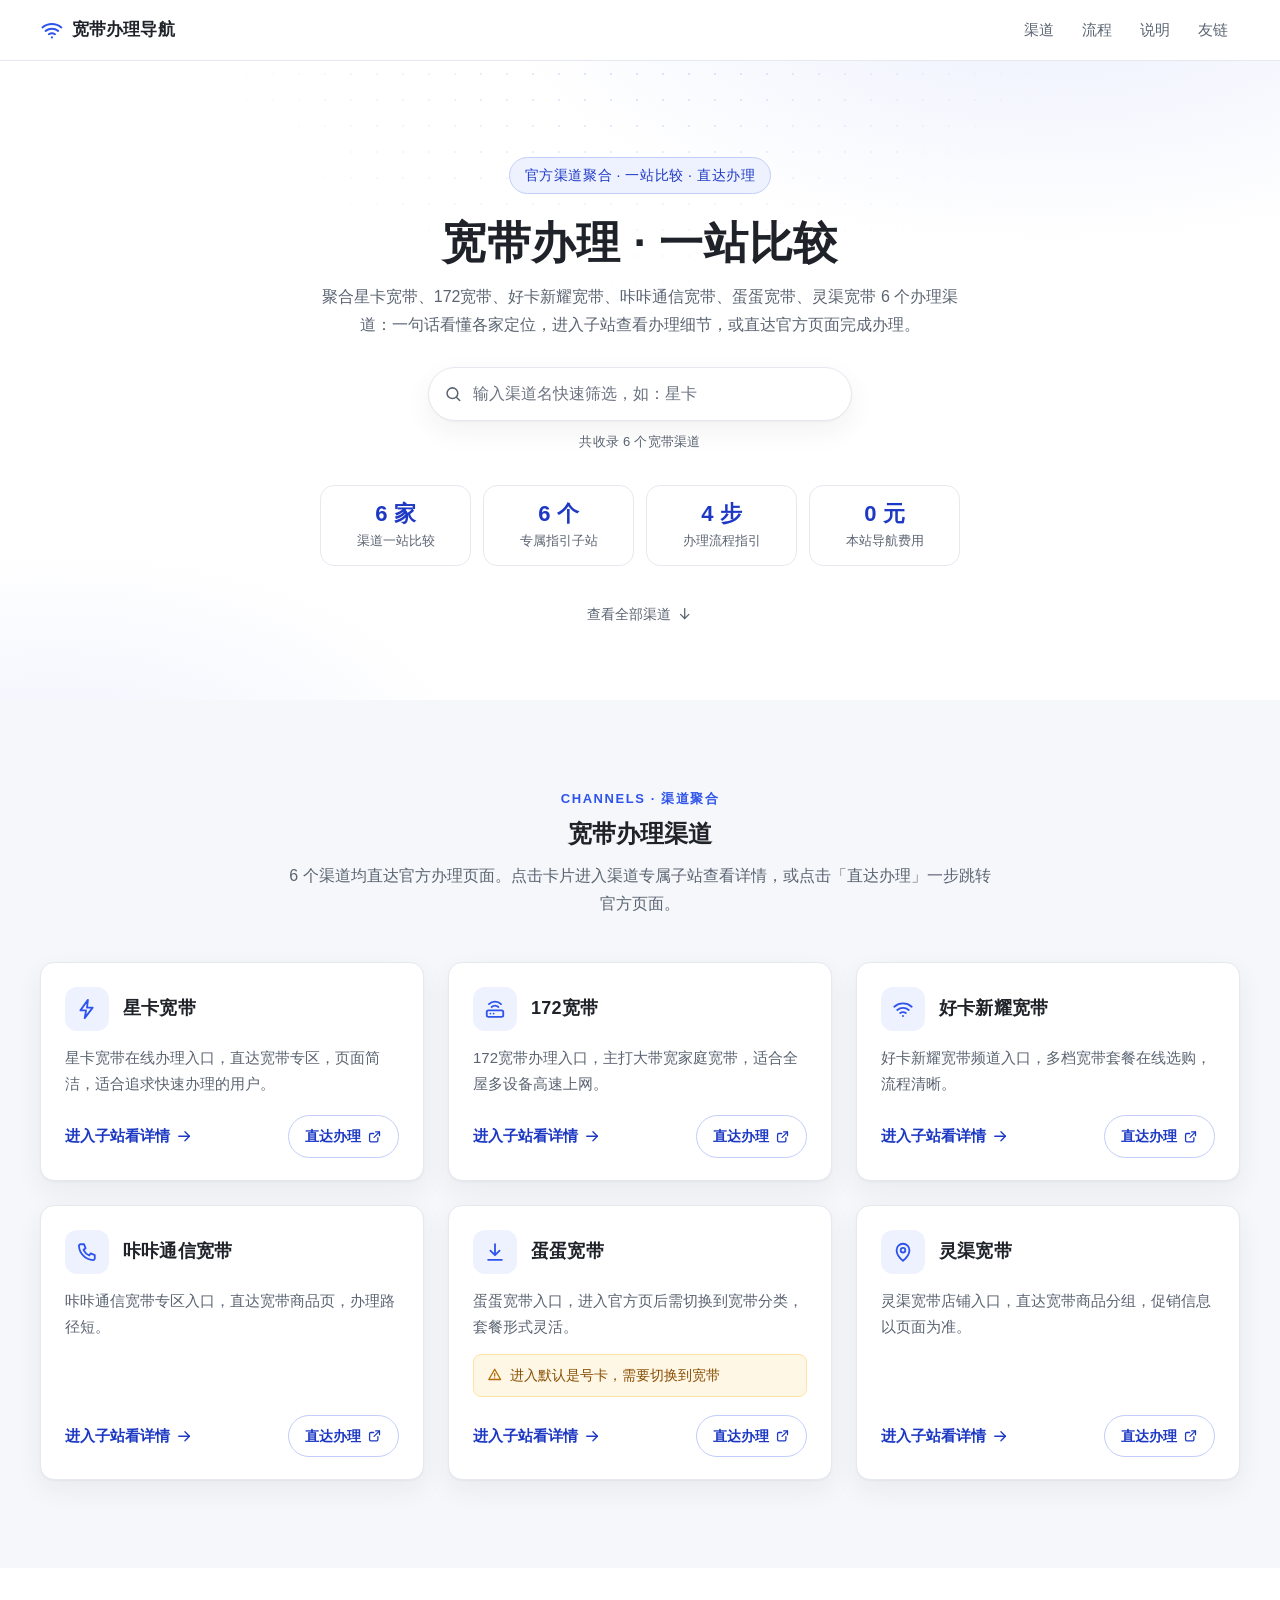
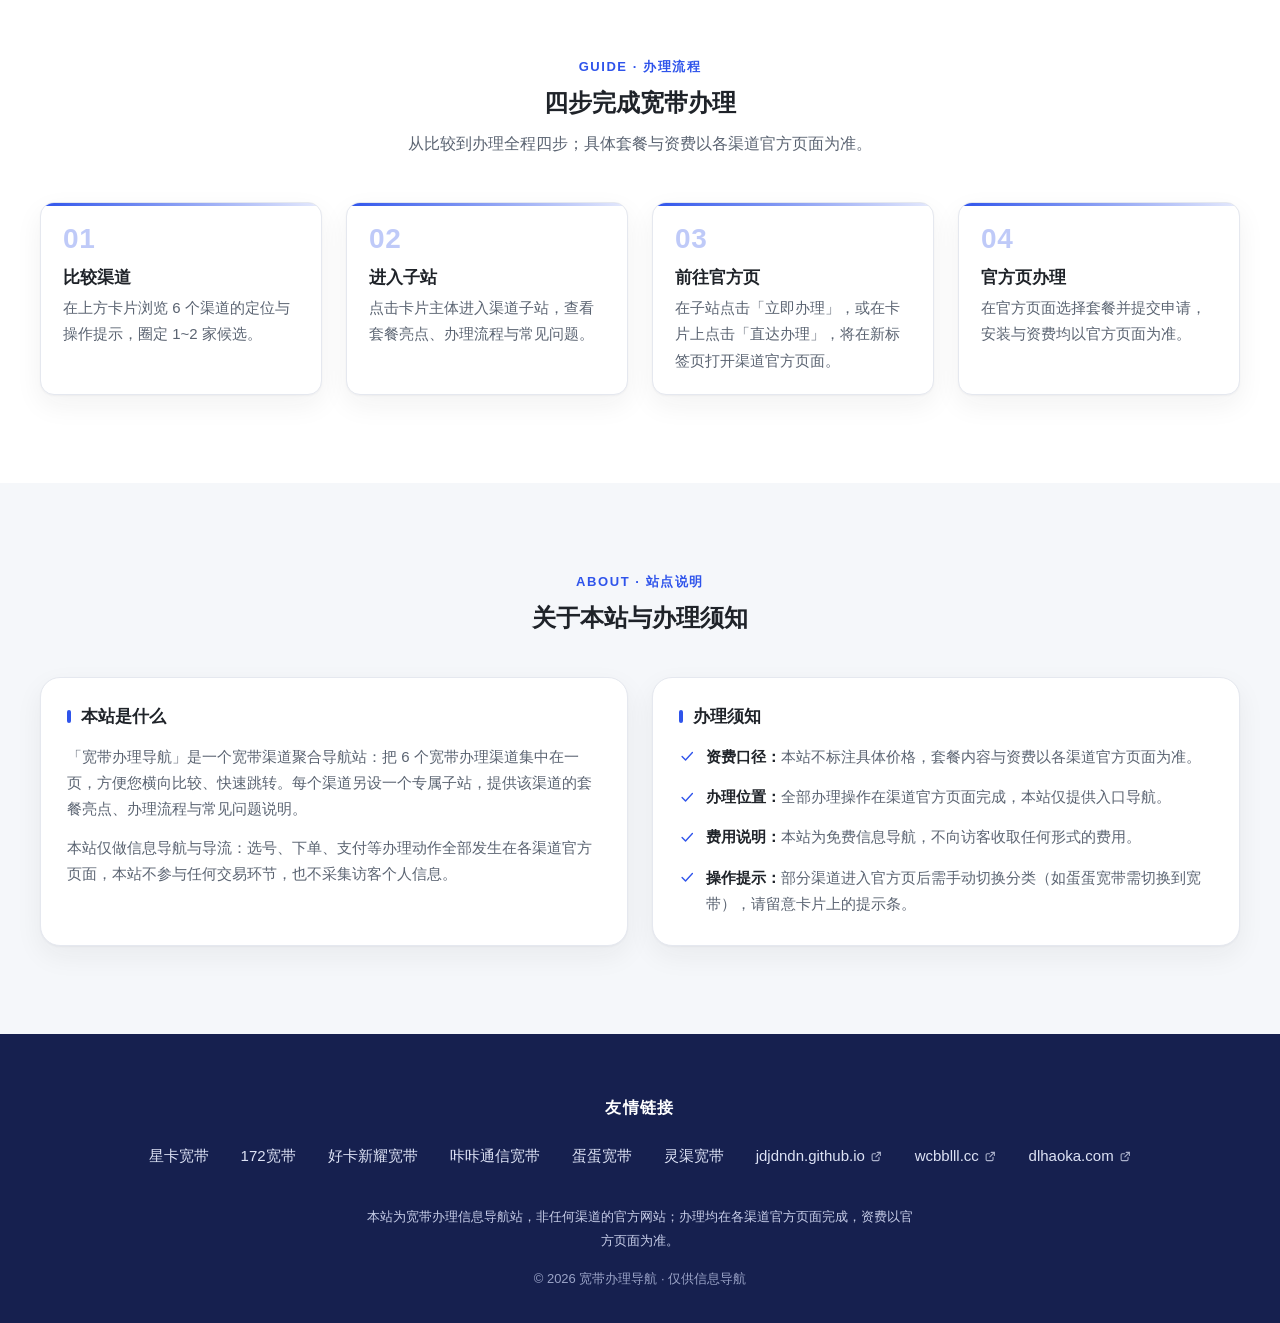
==== index.html @ 49f285df "搭架子" ====
<!DOCTYPE html>
<html lang="zh-CN">
<head>
  <meta charset="UTF-8">
  <meta name="viewport" content="width=device-width, initial-scale=1">
  <!-- ===== head 元数据契约（FR-021 / NFR-006，取值 design.md §1.3.10.1 主站行） ===== -->
  <title>宽带办理导航中心 - 6大宽带渠道一站式比较与申请入口</title>
  <meta name="description" content="聚合星卡、172、好卡新耀、咔咔通信、蛋蛋、灵渠6个宽带办理渠道，提供渠道介绍、办理指引与直达入口，帮您快速比较并选择适合的家庭宽带。">
  <meta name="keywords" content="宽带办理,宽带渠道,宽带比较,家庭宽带,宽带申请">
  <link rel="canonical" href="https://kuandai18.github.io/">
  <meta property="og:title" content="宽带办理导航中心 - 6大宽带渠道一站式比较与申请入口">
  <meta property="og:description" content="聚合星卡、172、好卡新耀、咔咔通信、蛋蛋、灵渠6个宽带办理渠道，提供渠道介绍、办理指引与直达入口，帮您快速比较并选择适合的家庭宽带。">
  <meta property="og:type" content="website">
  <meta property="og:url" content="https://kuandai18.github.io/">
  <meta property="og:locale" content="zh_CN">
  <meta property="og:site_name" content="宽带办理导航">
  <meta name="twitter:card" content="summary">
  <meta name="twitter:title" content="宽带办理导航中心 - 6大宽带渠道一站式比较与申请入口">
  <meta name="twitter:description" content="聚合星卡、172、好卡新耀、咔咔通信、蛋蛋、灵渠6个宽带办理渠道，提供渠道介绍、办理指引与直达入口，帮您快速比较并选择适合的家庭宽带。">
  <meta name="theme-color" content="#2F54EB">
  <!-- 靛蓝门户 favicon（data URI 内联，零额外请求，file:// 直开可用） -->
  <link rel="icon" type="image/svg+xml" href="data:image/svg+xml,%3Csvg xmlns='http://www.w3.org/2000/svg' viewBox='0 0 64 64'%3E%3Crect width='64' height='64' rx='14' fill='%232F54EB'/%3E%3Cpath d='M18 30a18 18 0 0 1 28 0' stroke='%23fff' stroke-width='5' fill='none' stroke-linecap='round'/%3E%3Cpath d='M24 37a11 11 0 0 1 16 0' stroke='%23fff' stroke-width='5' fill='none' stroke-linecap='round'/%3E%3Ccircle cx='32' cy='45' r='3.5' fill='%23fff'/%3E%3C/svg%3E">
  <link rel="stylesheet" href="./assets/css/home.css">
  <!-- ===== JSON-LD 结构化数据：WebSite + ItemList（FR-022，design.md §1.3.10.2） ===== -->
  <script type="application/ld+json">
  {
    "@context": "https://schema.org",
    "@graph": [
      {
        "@type": "WebSite",
        "name": "宽带办理导航中心",
        "url": "https://kuandai18.github.io/",
        "inLanguage": "zh-CN",
        "description": "聚合 6 个宽带办理渠道的导航站，提供渠道比较与办理指引。"
      },
      {
        "@type": "ItemList",
        "name": "宽带办理渠道列表",
        "itemListElement": [
          { "@type": "ListItem", "position": 1, "name": "星卡宽带",     "url": "https://kuandai18.github.io/xingka/" },
          { "@type": "ListItem", "position": 2, "name": "172宽带",      "url": "https://kuandai18.github.io/r172/" },
          { "@type": "ListItem", "position": 3, "name": "好卡新耀宽带", "url": "https://kuandai18.github.io/xinyao/" },
          { "@type": "ListItem", "position": 4, "name": "咔咔通信宽带", "url": "https://kuandai18.github.io/kaka/" },
          { "@type": "ListItem", "position": 5, "name": "蛋蛋宽带",     "url": "https://kuandai18.github.io/dandan/" },
          { "@type": "ListItem", "position": 6, "name": "灵渠宽带",     "url": "https://kuandai18.github.io/lingqu/" }
        ]
      }
    ]
  }
  </script>
  <!-- 渠道数据（唯一事实来源）+ 主站增强脚本（均 defer 经典脚本） -->
  <script src="./data.js" defer></script>
  <script src="./assets/js/home.js" defer></script>
</head>
<body>
  <a class="skip-link" href="#main">跳到主内容</a>

  <!-- ===== 全站 SVG 图标 sprite（线性风格，16 symbol；子站复用基准） ===== -->
  <svg xmlns="http://www.w3.org/2000/svg" style="display:none" aria-hidden="true" focusable="false">
    <symbol id="i-home" viewBox="0 0 24 24" fill="none" stroke="currentColor" stroke-width="2" stroke-linecap="round" stroke-linejoin="round"><path d="M3 11.2 12 3l9 8.2"/><path d="M5.5 9.8V20a1 1 0 0 0 1 1h11a1 1 0 0 0 1-1V9.8"/><path d="M9.5 21v-5.5h5V21"/></symbol>
    <symbol id="i-zap" viewBox="0 0 24 24" fill="none" stroke="currentColor" stroke-width="2" stroke-linecap="round" stroke-linejoin="round"><path d="M13 2 4.8 13.5H11L9.5 22l8.7-11.5H12L13 2z"/></symbol>
    <symbol id="i-wifi" viewBox="0 0 24 24" fill="none" stroke="currentColor" stroke-width="2" stroke-linecap="round" stroke-linejoin="round"><path d="M2.5 9.5a14.5 14.5 0 0 1 19 0"/><path d="M5.7 13a10 10 0 0 1 12.6 0"/><path d="M8.9 16.4a5.5 5.5 0 0 1 6.2 0"/><circle cx="12" cy="19.6" r="1.1" fill="currentColor" stroke="none"/></symbol>
    <symbol id="i-shield" viewBox="0 0 24 24" fill="none" stroke="currentColor" stroke-width="2" stroke-linecap="round" stroke-linejoin="round"><path d="M12 2.5 19.5 5.5v5.6c0 4.6-3.1 7.9-7.5 9.4-4.4-1.5-7.5-4.8-7.5-9.4V5.5L12 2.5z"/><path d="m8.7 11.6 2.4 2.4 4.4-4.4"/></symbol>
    <symbol id="i-phone" viewBox="0 0 24 24" fill="none" stroke="currentColor" stroke-width="2" stroke-linecap="round" stroke-linejoin="round"><path d="M5.1 3.5h3.6l1.8 4.5-2.3 1.6a12.6 12.6 0 0 0 6.2 6.2l1.6-2.3 4.5 1.8v3.6a1.9 1.9 0 0 1-2 1.9A16.5 16.5 0 0 1 3.2 5.5a1.9 1.9 0 0 1 1.9-2z"/></symbol>
    <symbol id="i-download" viewBox="0 0 24 24" fill="none" stroke="currentColor" stroke-width="2" stroke-linecap="round" stroke-linejoin="round"><path d="M12 3.5v11"/><path d="m7 10.5 5 5 5-5"/><path d="M4.5 20.5h15"/></symbol>
    <symbol id="i-map-pin" viewBox="0 0 24 24" fill="none" stroke="currentColor" stroke-width="2" stroke-linecap="round" stroke-linejoin="round"><path d="M12 21.5S5 15.8 5 10a7 7 0 0 1 14 0c0 5.8-7 11.5-7 11.5z"/><circle cx="12" cy="10" r="2.5"/></symbol>
    <symbol id="i-clock" viewBox="0 0 24 24" fill="none" stroke="currentColor" stroke-width="2" stroke-linecap="round" stroke-linejoin="round"><circle cx="12" cy="12" r="8.5"/><path d="M12 7.5V12l3.2 2"/></symbol>
    <symbol id="i-help" viewBox="0 0 24 24" fill="none" stroke="currentColor" stroke-width="2" stroke-linecap="round" stroke-linejoin="round"><circle cx="12" cy="12" r="8.5"/><path d="M9.6 9.3a2.5 2.5 0 1 1 3.3 2.4c-.8.3-1 1-1 1.8"/><circle cx="12" cy="16.6" r="1" fill="currentColor" stroke="none"/></symbol>
    <symbol id="i-external" viewBox="0 0 24 24" fill="none" stroke="currentColor" stroke-width="2" stroke-linecap="round" stroke-linejoin="round"><path d="M13.5 4.5h6v6"/><path d="M19.5 4.5 11 13"/><path d="M17 13.5V18a2 2 0 0 1-2 2H6a2 2 0 0 1-2-2V9a2 2 0 0 1 2-2h4.5"/></symbol>
    <symbol id="i-check" viewBox="0 0 24 24" fill="none" stroke="currentColor" stroke-width="2" stroke-linecap="round" stroke-linejoin="round"><path d="m4.5 12.5 5 5 10-11"/></symbol>
    <symbol id="i-arrow-right" viewBox="0 0 24 24" fill="none" stroke="currentColor" stroke-width="2" stroke-linecap="round" stroke-linejoin="round"><path d="M4 12h15.5"/><path d="m13 5.5 6.5 6.5-6.5 6.5"/></symbol>
    <symbol id="i-tool" viewBox="0 0 24 24" fill="none" stroke="currentColor" stroke-width="2" stroke-linecap="round" stroke-linejoin="round"><path d="M14.5 6.5a4 4 0 0 0-5.3 5L3 17.7 6.3 21l6.2-6.2a4 4 0 0 0 5-5.3L14 13l-3-3 3.5-3.5z"/></symbol>
    <symbol id="i-router" viewBox="0 0 24 24" fill="none" stroke="currentColor" stroke-width="2" stroke-linecap="round" stroke-linejoin="round"><rect x="3" y="13.5" width="18" height="7" rx="1.8"/><path d="M7 17h.01"/><path d="M10.5 17h.01"/><path d="M8.3 9.8a5.5 5.5 0 0 1 7.4 0"/><path d="M5.4 6.7a9.5 9.5 0 0 1 13.2 0"/></symbol>
    <symbol id="i-alert" viewBox="0 0 24 24" fill="none" stroke="currentColor" stroke-width="2" stroke-linecap="round" stroke-linejoin="round"><path d="M12 3.5 2.8 19.5h18.4L12 3.5z"/><path d="M12 10v4.2"/><circle cx="12" cy="17" r="1" fill="currentColor" stroke="none"/></symbol>
    <symbol id="i-search" viewBox="0 0 24 24" fill="none" stroke="currentColor" stroke-width="2" stroke-linecap="round" stroke-linejoin="round"><circle cx="11" cy="11" r="7"/><path d="m16.2 16.2 4.3 4.3"/></symbol>
  </svg>

  <!-- ===== 顶栏：站名 + 锚点导航（FR-020） ===== -->
  <header class="site-header">
    <div class="container header-inner">
      <a class="brand" href="./index.html">
        <svg class="icon brand-icon" aria-hidden="true"><use href="#i-wifi"/></svg>
        <span>宽带办理导航</span>
      </a>
      <nav class="site-nav" aria-label="页面导航">
        <a href="#channels">渠道</a>
        <a href="#guide">流程</a>
        <a href="#about">说明</a>
        <a href="#links">友链</a>
      </nav>
    </div>
  </header>

  <main id="main">
    <!-- ===== Hero：唯一 H1 + 副标题 + 搜索（JS 增强）+ 统计（FR-020） ===== -->
    <section class="hero" aria-labelledby="hero-title">
      <div class="container hero-inner">
        <p class="hero-eyebrow">官方渠道聚合 · 一站比较 · 直达办理</p>
        <h1 id="hero-title">宽带办理 · 一站比较</h1>
        <p class="hero-sub">聚合星卡宽带、172宽带、好卡新耀宽带、咔咔通信宽带、蛋蛋宽带、灵渠宽带 6 个办理渠道：一句话看懂各家定位，进入子站查看办理细节，或直达官方页面完成办理。</p>

        <div class="hero-search">
          <div class="search-box">
            <svg class="icon search-icon" aria-hidden="true"><use href="#i-search"/></svg>
            <label class="visually-hidden" for="channel-search">搜索宽带渠道</label>
            <input type="search" id="channel-search" name="channel-search" placeholder="输入渠道名快速筛选，如：星卡" autocomplete="off">
          </div>
          <p class="filter-status" id="filter-status" aria-live="polite">共收录 6 个宽带渠道</p>
        </div>

        <dl class="hero-stats">
          <div class="stat"><dt>渠道一站比较</dt><dd>6 家</dd></div>
          <div class="stat"><dt>专属指引子站</dt><dd>6 个</dd></div>
          <div class="stat"><dt>办理流程指引</dt><dd>4 步</dd></div>
          <div class="stat"><dt>本站导航费用</dt><dd>0 元</dd></div>
        </dl>

        <a class="hero-scroll" href="#channels">
          查看全部渠道
          <svg class="icon" aria-hidden="true"><use href="#i-arrow-right"/></svg>
        </a>
      </div>
    </section>

    <!-- ===== 渠道网格（FR-001~004）：渠道名与简介 + 子站链接 + 直达办理 + notice 提示 ===== -->
    <section id="channels" class="channels" aria-labelledby="channels-title">
      <div class="container">
        <header class="section-head">
          <p class="section-kicker">Channels · 渠道聚合</p>
          <h2 id="channels-title">宽带办理渠道</h2>
          <p class="section-lead">6 个渠道均直达官方办理页面。点击卡片进入渠道专属子站查看详情，或点击「直达办理」一步跳转官方页面。</p>
        </header>

        <ul class="channel-grid">
          <li>
            <article class="channel-card">
              <div class="card-head">
                <span class="card-badge" aria-hidden="true"><svg class="icon"><use href="#i-zap"/></svg></span>
                <h3 class="channel-name">星卡宽带</h3>
              </div>
              <p class="channel-intro">星卡宽带在线办理入口，直达宽带专区，页面简洁，适合追求快速办理的用户。</p>
              <div class="card-actions">
                <a class="card-main" href="xingka/index.html">进入子站看详情<span class="visually-hidden">（星卡宽带）</span><svg class="icon" aria-hidden="true"><use href="#i-arrow-right"/></svg></a>
                <a class="card-direct" data-channel="xingka" href="https://ym.ksjhaoka.com/pages/index/index?keyword=%E5%AE%BD%E5%B8%A6&amp;s=loshqy1H719207" target="_blank" rel="noopener">直达办理<svg class="icon" aria-hidden="true"><use href="#i-external"/></svg></a>
              </div>
            </article>
          </li>
          <li>
            <article class="channel-card">
              <div class="card-head">
                <span class="card-badge" aria-hidden="true"><svg class="icon"><use href="#i-router"/></svg></span>
                <h3 class="channel-name">172宽带</h3>
              </div>
              <p class="channel-intro">172宽带办理入口，主打大带宽家庭宽带，适合全屋多设备高速上网。</p>
              <div class="card-actions">
                <a class="card-main" href="r172/index.html">进入子站看详情<span class="visually-hidden">（172宽带）</span><svg class="icon" aria-hidden="true"><use href="#i-arrow-right"/></svg></a>
                <a class="card-direct" data-channel="r172" href="https://ruijie.172xianxia.cn/kd_home/59bc0abc9a7d31f5" target="_blank" rel="noopener">直达办理<svg class="icon" aria-hidden="true"><use href="#i-external"/></svg></a>
              </div>
            </article>
          </li>
          <li>
            <article class="channel-card">
              <div class="card-head">
                <span class="card-badge" aria-hidden="true"><svg class="icon"><use href="#i-wifi"/></svg></span>
                <h3 class="channel-name">好卡新耀宽带</h3>
              </div>
              <p class="channel-intro">好卡新耀宽带频道入口，多档宽带套餐在线选购，流程清晰。</p>
              <div class="card-actions">
                <a class="card-main" href="xinyao/index.html">进入子站看详情<span class="visually-hidden">（好卡新耀宽带）</span><svg class="icon" aria-hidden="true"><use href="#i-arrow-right"/></svg></a>
                <a class="card-direct" data-channel="xinyao" href="https://www.haokaxinyao.com/#/pages/sales_index/default_card?agent_id=4714419&amp;tab_name=broadband&amp;title=%25E5%25AE%25BD%25E5%25B8%25A6&amp;product_type=broadband" target="_blank" rel="noopener">直达办理<svg class="icon" aria-hidden="true"><use href="#i-external"/></svg></a>
              </div>
            </article>
          </li>
          <li>
            <article class="channel-card">
              <div class="card-head">
                <span class="card-badge" aria-hidden="true"><svg class="icon"><use href="#i-phone"/></svg></span>
                <h3 class="channel-name">咔咔通信宽带</h3>
              </div>
              <p class="channel-intro">咔咔通信宽带专区入口，直达宽带商品页，办理路径短。</p>
              <div class="card-actions">
                <a class="card-main" href="kaka/index.html">进入子站看详情<span class="visually-hidden">（咔咔通信宽带）</span><svg class="icon" aria-hidden="true"><use href="#i-arrow-right"/></svg></a>
                <a class="card-direct" data-channel="kaka" href="https://haoka.kakatx.com/web/#/pages/index/broadband/?token=MjY2NzIxfDE3OTIzNzQxMTkwNDdoYW9rYTY2Ng" target="_blank" rel="noopener">直达办理<svg class="icon" aria-hidden="true"><use href="#i-external"/></svg></a>
              </div>
            </article>
          </li>
          <li>
            <article class="channel-card has-notice">
              <div class="card-head">
                <span class="card-badge" aria-hidden="true"><svg class="icon"><use href="#i-download"/></svg></span>
                <h3 class="channel-name">蛋蛋宽带</h3>
              </div>
              <p class="channel-intro">蛋蛋宽带入口，进入官方页后需切换到宽带分类，套餐形式灵活。</p>
              <p class="channel-notice"><svg class="icon" aria-hidden="true"><use href="#i-alert"/></svg><span>进入默认是号卡，需要切换到宽带</span></p>
              <div class="card-actions">
                <a class="card-main" href="dandan/index.html">进入子站看详情<span class="visually-hidden">（蛋蛋宽带）</span><svg class="icon" aria-hidden="true"><use href="#i-arrow-right"/></svg></a>
                <a class="card-direct" data-channel="dandan" href="https://ka.dandanhou.net/index?k=N0JpQm5nd0ZzazQ9" target="_blank" rel="noopener">直达办理<svg class="icon" aria-hidden="true"><use href="#i-external"/></svg></a>
              </div>
            </article>
          </li>
          <li>
            <article class="channel-card">
              <div class="card-head">
                <span class="card-badge" aria-hidden="true"><svg class="icon"><use href="#i-map-pin"/></svg></span>
                <h3 class="channel-name">灵渠宽带</h3>
              </div>
              <p class="channel-intro">灵渠宽带店铺入口，直达宽带商品分组，促销信息以页面为准。</p>
              <div class="card-actions">
                <a class="card-main" href="lingqu/index.html">进入子站看详情<span class="visually-hidden">（灵渠宽带）</span><svg class="icon" aria-hidden="true"><use href="#i-arrow-right"/></svg></a>
                <a class="card-direct" data-channel="lingqu" href="https://lingqu.87haoka.cn/shop#/?indexFirstGroup=4&amp;promoCode=Cf3HUSBk" target="_blank" rel="noopener">直达办理<svg class="icon" aria-hidden="true"><use href="#i-external"/></svg></a>
              </div>
            </article>
          </li>
        </ul>

        <p class="filter-empty" hidden>没有找到匹配的渠道，请换个关键词试试（如：星卡、172、宽带）。</p>
      </div>
    </section>

    <!-- ===== 办理流程说明（FR-005）：四步指引 ===== -->
    <section id="guide" class="guide" aria-labelledby="guide-title">
      <div class="container">
        <header class="section-head">
          <p class="section-kicker">Guide · 办理流程</p>
          <h2 id="guide-title">四步完成宽带办理</h2>
          <p class="section-lead">从比较到办理全程四步；具体套餐与资费以各渠道官方页面为准。</p>
        </header>
        <ol class="guide-steps">
          <li class="guide-step">
            <h3 class="step-title">比较渠道</h3>
            <p class="step-text">在上方卡片浏览 6 个渠道的定位与操作提示，圈定 1~2 家候选。</p>
          </li>
          <li class="guide-step">
            <h3 class="step-title">进入子站</h3>
            <p class="step-text">点击卡片主体进入渠道子站，查看套餐亮点、办理流程与常见问题。</p>
          </li>
          <li class="guide-step">
            <h3 class="step-title">前往官方页</h3>
            <p class="step-text">在子站点击「立即办理」，或在卡片上点击「直达办理」，将在新标签页打开渠道官方页面。</p>
          </li>
          <li class="guide-step">
            <h3 class="step-title">官方页办理</h3>
            <p class="step-text">在官方页面选择套餐并提交申请，安装与资费均以官方页面为准。</p>
          </li>
        </ol>
      </div>
    </section>

    <!-- ===== 站点说明（FR-005/006）：关于本站 + 办理须知 ===== -->
    <section id="about" class="about" aria-labelledby="about-title">
      <div class="container">
        <header class="section-head">
          <p class="section-kicker">About · 站点说明</p>
          <h2 id="about-title">关于本站与办理须知</h2>
        </header>
        <div class="about-grid">
          <article class="about-card">
            <h3 class="about-card-title">本站是什么</h3>
            <p>「宽带办理导航」是一个宽带渠道聚合导航站：把 6 个宽带办理渠道集中在一页，方便您横向比较、快速跳转。每个渠道另设一个专属子站，提供该渠道的套餐亮点、办理流程与常见问题说明。</p>
            <p>本站仅做信息导航与导流：选号、下单、支付等办理动作全部发生在各渠道官方页面，本站不参与任何交易环节，也不采集访客个人信息。</p>
          </article>
          <article class="about-card">
            <h3 class="about-card-title">办理须知</h3>
            <ul class="notice-list">
              <li><svg class="icon" aria-hidden="true"><use href="#i-check"/></svg><span><strong>资费口径：</strong>本站不标注具体价格，套餐内容与资费以各渠道官方页面为准。</span></li>
              <li><svg class="icon" aria-hidden="true"><use href="#i-check"/></svg><span><strong>办理位置：</strong>全部办理操作在渠道官方页面完成，本站仅提供入口导航。</span></li>
              <li><svg class="icon" aria-hidden="true"><use href="#i-check"/></svg><span><strong>费用说明：</strong>本站为免费信息导航，不向访客收取任何形式的费用。</span></li>
              <li><svg class="icon" aria-hidden="true"><use href="#i-check"/></svg><span><strong>操作提示：</strong>部分渠道进入官方页后需手动切换分类（如蛋蛋宽带需切换到宽带），请留意卡片上的提示条。</span></li>
            </ul>
          </article>
        </div>
      </div>
    </section>
  </main>

  <!-- ===== 页脚友链区（FR-016/017/018）：6 子站 + 3 外链 = 9 条 ===== -->
  <footer class="footer" id="links">
    <div class="container">
      <nav class="footer-links" aria-label="友情链接">
        <h2 class="footer-title">友情链接</h2>
        <ul class="link-list">
          <li><a href="xingka/index.html">星卡宽带</a></li>
          <li><a href="r172/index.html">172宽带</a></li>
          <li><a href="xinyao/index.html">好卡新耀宽带</a></li>
          <li><a href="kaka/index.html">咔咔通信宽带</a></li>
          <li><a href="dandan/index.html">蛋蛋宽带</a></li>
          <li><a href="lingqu/index.html">灵渠宽带</a></li>
          <li><a href="https://jdjdndn.github.io/" target="_blank" rel="noopener">jdjdndn.github.io<svg class="icon" aria-hidden="true"><use href="#i-external"/></svg></a></li>
          <li><a href="https://wcbblll.cc" target="_blank" rel="noopener">wcbblll.cc<svg class="icon" aria-hidden="true"><use href="#i-external"/></svg></a></li>
          <li><a href="https://dlhaoka.com" target="_blank" rel="noopener">dlhaoka.com<svg class="icon" aria-hidden="true"><use href="#i-external"/></svg></a></li>
        </ul>
      </nav>
      <p class="footer-note">本站为宽带办理信息导航站，非任何渠道的官方网站；办理均在各渠道官方页面完成，资费以官方页面为准。</p>
      <p class="copyright">© 2026 宽带办理导航 · 仅供信息导航</p>
    </div>
  </footer>
</body>
</html>
---- assets/css/home.css ----
/* =====================================================
   宽带办理导航 · 主站聚合导航页样式
   主题：靛蓝门户（清爽专业的导航门户，design.md §1.3.1）
   规格：:root 主题变量 / 正文 16px·1.75 / 主容器 1200px
         断点 768·1024·1440px（移动端优先）/ overflow-x 防护
   红线：零远程资源引用 / 图标全部内联 SVG
   ===================================================== */

/* ===== 主题变量（design.md §1.3.1 规格值） ===== */
:root {
  /* 色彩 */
  --c-bg: #FFFFFF;
  --c-bg-soft: #F5F7FA;
  --c-primary: #2F54EB;
  --c-primary-strong: #1D39C4;
  --c-primary-weak: #EEF2FF;
  --c-primary-line: #C3CDF9;
  --c-text: #1F2329;
  --c-text-sub: #5B6472;
  --c-line: #E5E8EF;
  --c-notice-bg: #FFF7E6;
  --c-notice-text: #874D00;
  --c-notice-line: #FFE3A3;
  --c-footer-bg: #16204F;
  --c-footer-sub: #C7CDE8;
  --c-on-primary: #FFFFFF;
  /* 字体 */
  --font-body: -apple-system, BlinkMacSystemFont, "Segoe UI", "PingFang SC", "Hiragino Sans GB", "Microsoft YaHei", "Noto Sans CJK SC", "WenQuanYi Micro Hei", sans-serif;
  /* 圆角与阴影 */
  --radius-s: 8px;
  --radius-m: 14px;
  --radius-l: 20px;
  --shadow-card: 0 1px 2px rgba(31, 35, 41, .04), 0 10px 28px rgba(31, 35, 41, .06);
  --shadow-hover: 0 4px 10px rgba(31, 35, 41, .06), 0 18px 44px rgba(47, 84, 235, .13);
  /* 布局 */
  --container: 1200px;
  --header-h: 60px;
  --sp-section: clamp(3.25rem, 8vw, 5.5rem);
}

/* ===== 基础与重置 ===== */
*, *::before, *::after { box-sizing: border-box; }

html {
  overflow-x: clip;
  scroll-padding-top: calc(var(--header-h) + 12px);
}
@media (prefers-reduced-motion: no-preference) {
  html { scroll-behavior: smooth; }
}

body {
  margin: 0;
  font-family: var(--font-body);
  font-size: 1rem;
  line-height: 1.75;
  color: var(--c-text);
  background: var(--c-bg);
  -webkit-font-smoothing: antialiased;
  overflow-x: clip;
}

h1, h2, h3 { margin: 0; line-height: 1.3; }
p, dl, dd, dt { margin: 0; }
ul, ol { margin: 0; padding: 0; list-style: none; }

a { color: var(--c-primary-strong); text-decoration: none; }

::selection { background: rgba(47, 84, 235, .18); }

/* 锚点目标避开 sticky 顶栏遮挡 */
[id] { scroll-margin-top: calc(var(--header-h) + 12px); }

/* ===== 工具类 ===== */
.container {
  width: min(100% - 2.5rem, var(--container));
  margin-inline: auto;
}

.icon { width: 1.1em; height: 1.1em; flex: none; }

/* 屏幕阅读器专用（视觉隐藏） */
.visually-hidden {
  position: absolute !important;
  width: 1px; height: 1px;
  margin: -1px; padding: 0; border: 0;
  clip: rect(0 0 0 0);
  clip-path: inset(50%);
  overflow: hidden; white-space: nowrap;
}

/* ===== 焦点可见性（NFR-009，页脚深底定制亮色） ===== */
a:focus-visible, button:focus-visible {
  outline: 2px solid var(--c-primary);
  outline-offset: 3px;
  border-radius: 4px;
}
.footer a:focus-visible { outline-color: #FFD666; }

/* ===== 跳转主内容（键盘首焦点） ===== */
.skip-link {
  position: fixed;
  top: .75rem; left: .75rem;
  z-index: 200;
  padding: .625rem 1.125rem;
  font-size: .9375rem;
  color: var(--c-on-primary);
  background: var(--c-primary);
  border-radius: var(--radius-s);
  transform: translateY(-300%);
}
.skip-link:focus { transform: none; }

/* ===== 顶栏（sticky 毛玻璃） ===== */
.site-header {
  position: sticky;
  top: 0;
  z-index: 100;
  background: rgba(255, 255, 255, .9);
  -webkit-backdrop-filter: blur(12px);
  backdrop-filter: blur(12px);
  border-bottom: 1px solid var(--c-line);
}
.header-inner {
  display: flex;
  align-items: center;
  justify-content: space-between;
  gap: 1rem;
  min-height: var(--header-h);
}
.brand {
  display: inline-flex;
  align-items: center;
  gap: .5rem;
  font-weight: 700;
  font-size: 1.0625rem;
  color: var(--c-text);
  letter-spacing: .01em;
  white-space: nowrap;
}
.brand:hover { color: var(--c-primary-strong); }
.brand-icon { width: 1.4em; height: 1.4em; color: var(--c-primary); }
.site-nav { display: flex; gap: .25rem; }
.site-nav a {
  padding: .375rem .75rem;
  font-size: .875rem;
  color: var(--c-text-sub);
  border-radius: 999px;
  transition: color .2s ease, background-color .2s ease;
}
.site-nav a:hover {
  color: var(--c-primary-strong);
  background: var(--c-primary-weak);
}

/* ===== Hero ===== */
.hero {
  position: relative;
  padding: clamp(3.5rem, 9vw, 6rem) 0 clamp(3rem, 7vw, 4.5rem);
  text-align: center;
  background:
    radial-gradient(900px 420px at 82% -12%, rgba(47, 84, 235, .09), transparent 62%),
    radial-gradient(720px 380px at 4% 112%, rgba(47, 84, 235, .07), transparent 60%),
    var(--c-bg);
  overflow: hidden;
}
/* 顶部点阵纹理装饰（仅上方渐隐） */
.hero::before {
  content: "";
  position: absolute;
  inset: 0;
  background-image: radial-gradient(rgba(47, 84, 235, .16) 1px, transparent 1.6px);
  background-size: 26px 26px;
  -webkit-mask-image: radial-gradient(560px 320px at 50% 0%, #000 0%, transparent 78%);
  mask-image: radial-gradient(560px 320px at 50% 0%, #000 0%, transparent 78%);
  pointer-events: none;
}
.hero-inner { position: relative; }

.hero-eyebrow {
  display: inline-block;
  font-size: .875rem;
  font-weight: 500;
  letter-spacing: .04em;
  color: var(--c-primary-strong);
  background: var(--c-primary-weak);
  border: 1px solid var(--c-primary-line);
  border-radius: 999px;
  padding: .3125rem .9375rem;
}

.hero h1 {
  margin: 1.25rem auto .75rem;
  max-width: 18em;
  font-size: clamp(1.75rem, 4.5vw, 2.75rem);
  font-weight: 700;
  letter-spacing: .015em;
}
.hero-sub {
  max-width: 40em;
  margin-inline: auto;
  color: var(--c-text-sub);
}

/* ===== 渠道搜索（JS 渐进增强：禁 JS 不渲染，避免死控件） ===== */
.hero-search { display: none; margin-top: 1.75rem; }
html.js .hero-search { display: block; }
.search-box {
  position: relative;
  max-width: 26.5rem;
  margin-inline: auto;
}
.search-box .search-icon {
  position: absolute;
  left: 1rem; top: 50%;
  transform: translateY(-50%);
  width: 1.15em; height: 1.15em;
  color: var(--c-text-sub);
  pointer-events: none;
}
#channel-search {
  width: 100%;
  padding: .75rem 1.25rem .75rem 2.75rem;
  font: inherit;
  color: var(--c-text);
  background: var(--c-bg);
  border: 1px solid var(--c-line);
  border-radius: 999px;
  box-shadow: var(--shadow-card);
  transition: border-color .2s ease, box-shadow .2s ease;
}
#channel-search::placeholder { color: #6B7280; }
#channel-search:focus {
  outline: none;
  border-color: var(--c-primary);
  box-shadow: 0 0 0 3px rgba(47, 84, 235, .18);
}
.filter-status {
  margin-top: .625rem;
  font-size: .8125rem;
  letter-spacing: .02em;
  color: var(--c-text-sub);
}

/* ===== Hero 统计 ===== */
.hero-stats {
  display: grid;
  grid-template-columns: repeat(2, 1fr);
  gap: .75rem;
  max-width: 40rem;
  margin: 2rem auto 0;
}
.stat {
  display: flex;
  flex-direction: column;
  gap: .125rem;
  padding: .875rem .5rem .75rem;
  background: rgba(255, 255, 255, .75);
  border: 1px solid var(--c-line);
  border-radius: var(--radius-m);
  -webkit-backdrop-filter: blur(6px);
  backdrop-filter: blur(6px);
}
.stat dd {
  order: -1;
  font-size: 1.375rem;
  font-weight: 700;
  line-height: 1.25;
  color: var(--c-primary-strong);
  font-variant-numeric: tabular-nums;
}
.stat dt { font-size: .8125rem; color: var(--c-text-sub); }

/* 向下引导 */
.hero-scroll {
  display: inline-flex;
  align-items: center;
  gap: .375rem;
  margin-top: 2.25rem;
  font-size: .875rem;
  font-weight: 500;
  color: var(--c-text-sub);
}
.hero-scroll:hover { color: var(--c-primary-strong); }
.hero-scroll .icon { transform: rotate(90deg); transition: transform .25s ease; }
.hero-scroll:hover .icon { transform: rotate(90deg) translateX(3px); }

/* ===== 区块通用 ===== */
.channels, .about { background: var(--c-bg-soft); }
.guide { background: var(--c-bg); }
.channels, .guide, .about { padding-block: var(--sp-section); }

.section-head {
  max-width: 44rem;
  margin: 0 auto clamp(1.75rem, 4vw, 2.75rem);
  text-align: center;
}
.section-kicker {
  font-size: .8125rem;
  font-weight: 600;
  letter-spacing: .12em;
  text-transform: uppercase;
  color: var(--c-primary);
}
.section-head h2 {
  margin: .5rem 0 .75rem;
  font-size: clamp(1.25rem, 3vw, 1.5rem);
  font-weight: 600;
}
.section-lead { color: var(--c-text-sub); }

/* ===== 渠道卡片网格（FR-001~004） ===== */
.channel-grid {
  display: grid;
  grid-template-columns: 1fr;
  gap: 1.25rem;
}
.channel-card {
  position: relative;
  display: flex;
  flex-direction: column;
  height: 100%;
  padding: 1.5rem 1.5rem 1.375rem;
  background: var(--c-bg);
  border: 1px solid var(--c-line);
  border-radius: var(--radius-m);
  box-shadow: var(--shadow-card);
  transition: transform .3s ease, box-shadow .3s ease, border-color .3s ease;
}
.channel-card:hover,
.channel-card:focus-within {
  transform: translateY(-3px);
  border-color: var(--c-primary-line);
  box-shadow: var(--shadow-hover);
}

.card-head {
  display: flex;
  align-items: center;
  gap: .875rem;
  margin-bottom: .875rem;
}
.card-badge {
  display: grid;
  place-items: center;
  width: 44px; height: 44px;
  flex: none;
  border-radius: 12px;
  background: var(--c-primary-weak);
  color: var(--c-primary);
  transition: background-color .3s ease, color .3s ease;
}
.card-badge .icon { width: 22px; height: 22px; }
.channel-card:hover .card-badge,
.channel-card:focus-within .card-badge {
  background: var(--c-primary);
  color: var(--c-on-primary);
}
.channel-name { font-size: 1.125rem; font-weight: 600; letter-spacing: .01em; }

.channel-intro {
  min-height: 3.25em;
  font-size: .9375rem;
  color: var(--c-text-sub);
}

/* 蛋蛋宽带 notice 提示条（FR-004，原文逐字展示） */
.channel-notice {
  display: flex;
  align-items: flex-start;
  gap: .5rem;
  margin-top: .875rem;
  padding: .5625rem .8125rem;
  font-size: .875rem;
  line-height: 1.6;
  color: var(--c-notice-text);
  background: var(--c-notice-bg);
  border: 1px solid var(--c-notice-line);
  border-radius: var(--radius-s);
}
.channel-notice .icon { margin-top: .2em; color: #B36A00; }

.card-actions {
  display: flex;
  flex-wrap: wrap;
  align-items: center;
  justify-content: space-between;
  gap: .75rem;
  margin-top: auto;
  padding-top: 1.125rem;
}
/* stretched-link：主体链接覆盖整卡（FR-002，当前标签页进入子站） */
.card-main {
  display: inline-flex;
  align-items: center;
  gap: .375rem;
  font-size: .9375rem;
  font-weight: 600;
  color: var(--c-primary-strong);
}
.card-main::after {
  content: "";
  position: absolute;
  inset: 0;
  border-radius: inherit;
}
.card-main .icon { transition: transform .25s ease; }
.channel-card:hover .card-main .icon { transform: translateX(3px); }
/* 直达办理（FR-003，data.js 原文 URL，新标签页 + noopener） */
.card-direct {
  position: relative;
  z-index: 1;
  display: inline-flex;
  align-items: center;
  gap: .375rem;
  padding: .5rem 1rem;
  font-size: .875rem;
  font-weight: 600;
  color: var(--c-primary-strong);
  background: var(--c-bg);
  border: 1px solid var(--c-primary-line);
  border-radius: 999px;
  transition: background-color .25s ease, color .25s ease,
              border-color .25s ease, box-shadow .25s ease;
}
.card-direct:hover {
  color: var(--c-on-primary);
  background: var(--c-primary);
  border-color: var(--c-primary);
  box-shadow: 0 6px 16px rgba(47, 84, 235, .28);
}

/* 搜索空状态 */
.filter-empty {
  margin-top: 1.5rem;
  padding: 1.25rem;
  text-align: center;
  color: var(--c-text-sub);
  background: var(--c-bg);
  border: 1px dashed var(--c-line);
  border-radius: var(--radius-m);
}

/* ===== 办理流程（FR-005） ===== */
.guide-steps {
  display: grid;
  gap: 1.25rem;
  counter-reset: step;
}
.guide-step {
  counter-increment: step;
  position: relative;
  padding: 1.375rem 1.375rem 1.25rem;
  background: var(--c-bg);
  border: 1px solid var(--c-line);
  border-radius: var(--radius-m);
  box-shadow: var(--shadow-card);
  overflow: hidden;
}
/* 顶部主色细条 */
.guide-step::after {
  content: "";
  position: absolute;
  top: 0; left: 0; right: 0;
  height: 3px;
  background: linear-gradient(90deg, var(--c-primary), rgba(47, 84, 235, .12));
}
.guide-step::before {
  content: "0" counter(step);
  display: block;
  margin-bottom: .875rem;
  font-size: 1.75rem;
  font-weight: 800;
  line-height: 1;
  letter-spacing: .02em;
  color: var(--c-primary);
  opacity: .3;
  font-variant-numeric: tabular-nums;
}
.step-title { font-size: 1.0625rem; font-weight: 600; margin-bottom: .375rem; }
.step-text { font-size: .9375rem; color: var(--c-text-sub); }

/* ===== 站点说明（FR-005/006） ===== */
.about-grid { display: grid; gap: 1.5rem; }
.about-card {
  padding: 1.75rem 1.625rem;
  background: var(--c-bg);
  border: 1px solid var(--c-line);
  border-radius: var(--radius-l);
  box-shadow: var(--shadow-card);
}
.about-card-title {
  position: relative;
  padding-left: .875rem;
  font-size: 1.0625rem;
  font-weight: 600;
  margin-bottom: 1rem;
}
.about-card-title::before {
  content: "";
  position: absolute;
  left: 0; top: .28em; bottom: .28em;
  width: 4px;
  border-radius: 2px;
  background: var(--c-primary);
}
.about-card p { font-size: .9375rem; color: var(--c-text-sub); }
.about-card p + p { margin-top: .75rem; }
.notice-list { display: grid; gap: .875rem; }
.notice-list li {
  display: flex;
  align-items: flex-start;
  gap: .625rem;
  font-size: .9375rem;
  color: var(--c-text-sub);
}
.notice-list .icon { margin-top: .3em; color: var(--c-primary); }
.notice-list strong { color: var(--c-text); font-weight: 600; }

/* ===== 页脚（FR-016~018：6 子站 + 3 外链） ===== */
.footer {
  padding: clamp(2.75rem, 6vw, 4rem) 0 2rem;
  background: var(--c-footer-bg);
  color: var(--c-footer-sub);
}
.footer-links { text-align: center; }
.footer-title {
  font-size: 1rem;
  font-weight: 600;
  letter-spacing: .08em;
  color: #FFFFFF;
  margin-bottom: 1.25rem;
}
.link-list {
  display: flex;
  flex-wrap: wrap;
  justify-content: center;
  gap: .625rem 1.75rem;
}
.link-list a {
  display: inline-flex;
  align-items: center;
  gap: .3125rem;
  padding: .25rem .125rem;
  font-size: .9375rem;
  color: #DDE2F5;
}
.link-list a:hover {
  color: #FFFFFF;
  text-decoration: underline;
  text-underline-offset: 4px;
}
.link-list .icon { width: .85em; height: .85em; opacity: .75; }
.footer-note {
  max-width: 42em;
  margin: 2rem auto 0;
  font-size: .8125rem;
  line-height: 1.8;
  text-align: center;
}
.copyright {
  margin-top: 1rem;
  font-size: .8125rem;
  text-align: center;
  color: #9AA3C7;
}

/* ===== 卡片渐入动画（html.anim 由 JS 添加；禁 JS / 不支持 IO / reduced-motion 时直接呈现） ===== */
html.anim .channel-card {
  opacity: 0;
  transform: translateY(18px);
}
html.anim .channel-card.is-visible {
  opacity: 1;
  transform: none;
  transition: opacity .5s ease, transform .5s ease,
              box-shadow .3s ease, border-color .3s ease;
}
/* 渐入态下 hover / focus-within 上浮（提升优先级覆盖 transform:none） */
html.anim .channel-card.is-visible:hover,
html.anim .channel-card.is-visible:focus-within {
  transform: translateY(-3px);
}

/* ===== 响应式断点（移动端优先） ===== */
/* ≥768px */
@media (min-width: 48em) {
  .channel-grid { grid-template-columns: repeat(2, 1fr); gap: 1.5rem; }
  .hero-stats { grid-template-columns: repeat(4, 1fr); }
  .guide-steps { grid-template-columns: repeat(2, 1fr); gap: 1.5rem; }
  .about-grid { grid-template-columns: 1fr 1fr; }
  .site-nav a { font-size: .9375rem; }
}
/* ≥1024px */
@media (min-width: 64em) {
  .channel-grid { grid-template-columns: repeat(3, 1fr); }
  .guide-steps { grid-template-columns: repeat(4, 1fr); }
}
/* ≥1440px：放宽呼吸感 */
@media (min-width: 90em) {
  :root { --container: 1240px; }
  .hero-stats { gap: 1rem; }
}

/* ===== 动效降级（prefers-reduced-motion，全局红线 13） ===== */
@media (prefers-reduced-motion: reduce) {
  html { scroll-behavior: auto; }
  *, *::before, *::after {
    animation-duration: .01ms !important;
    animation-iteration-count: 1 !important;
    transition-duration: .01ms !important;
  }
  html.anim .channel-card { opacity: 1; transform: none; }
}

/* ===== 打印适配：渐入隐藏态在打印时强制完整呈现 ===== */
@media print {
  html.anim .channel-card { opacity: 1 !important; transform: none !important; }
  .site-header { position: static; }
  .hero::before { display: none; }
}
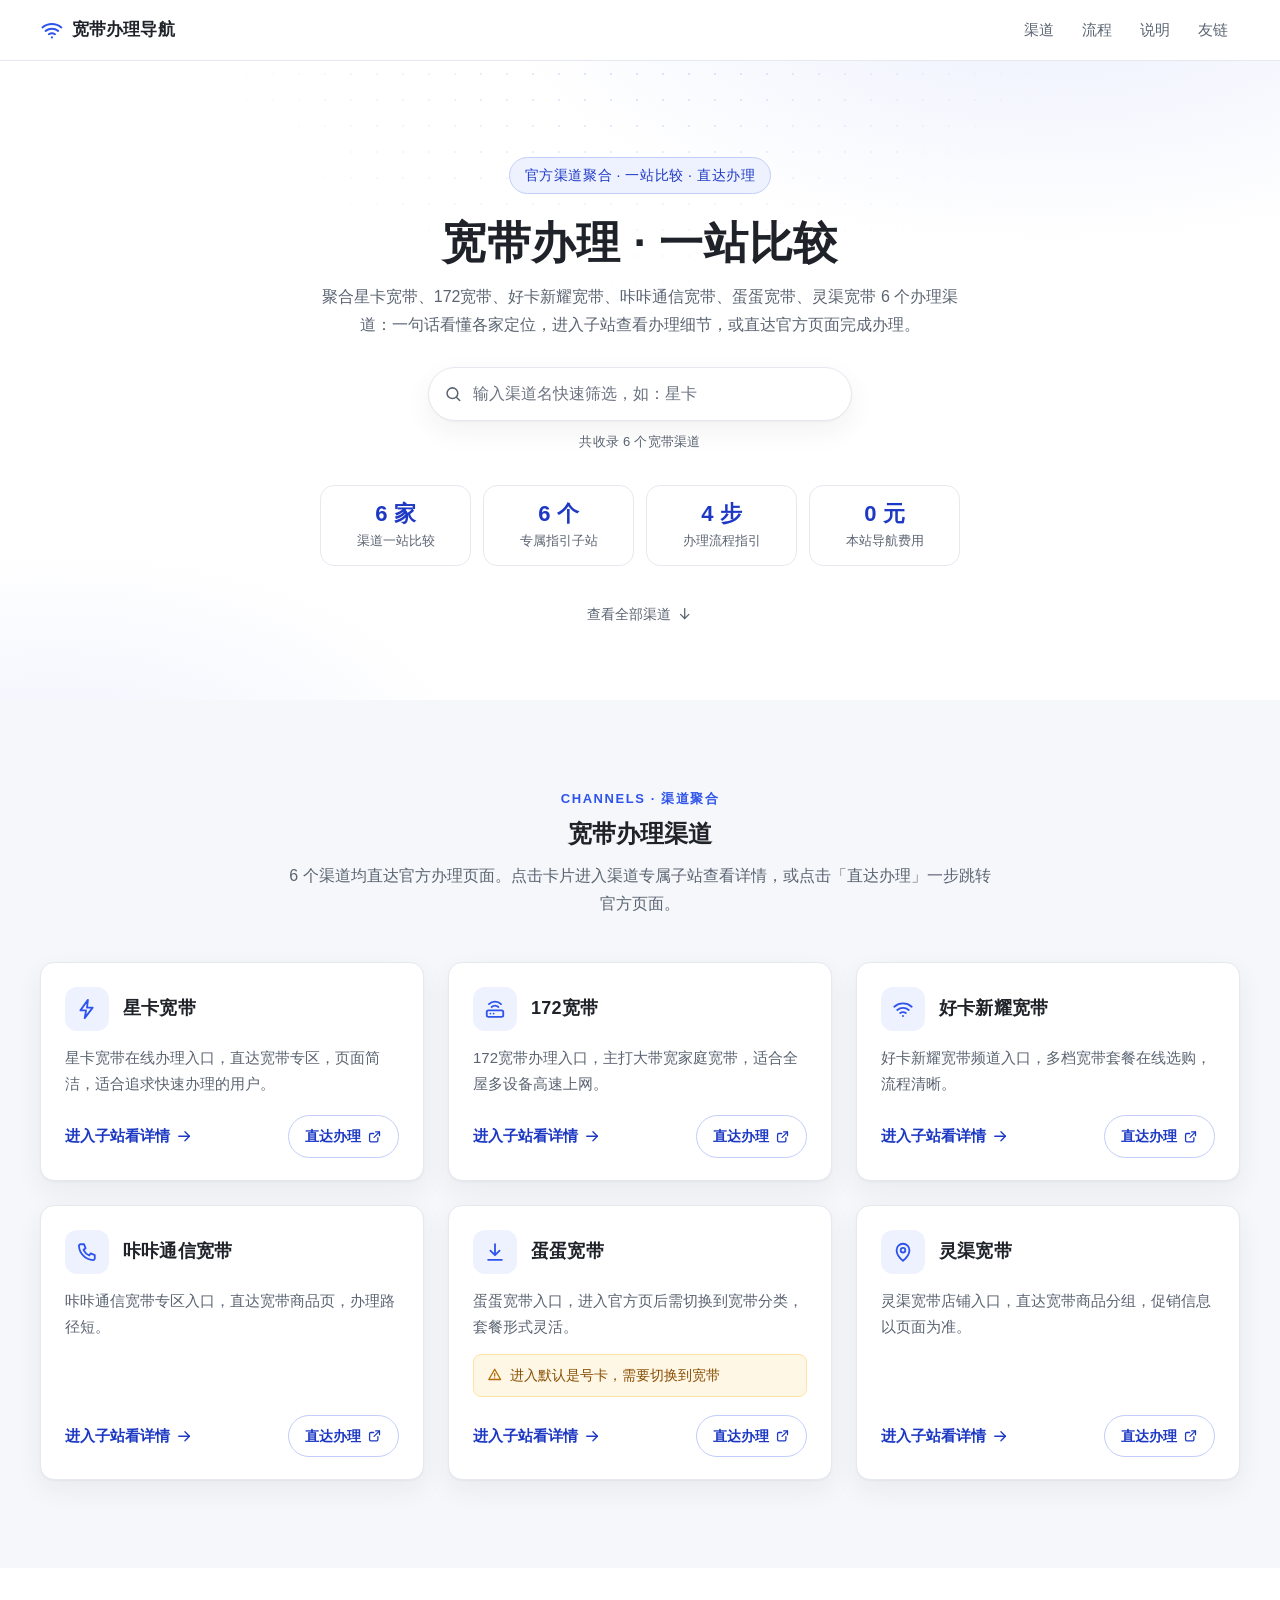
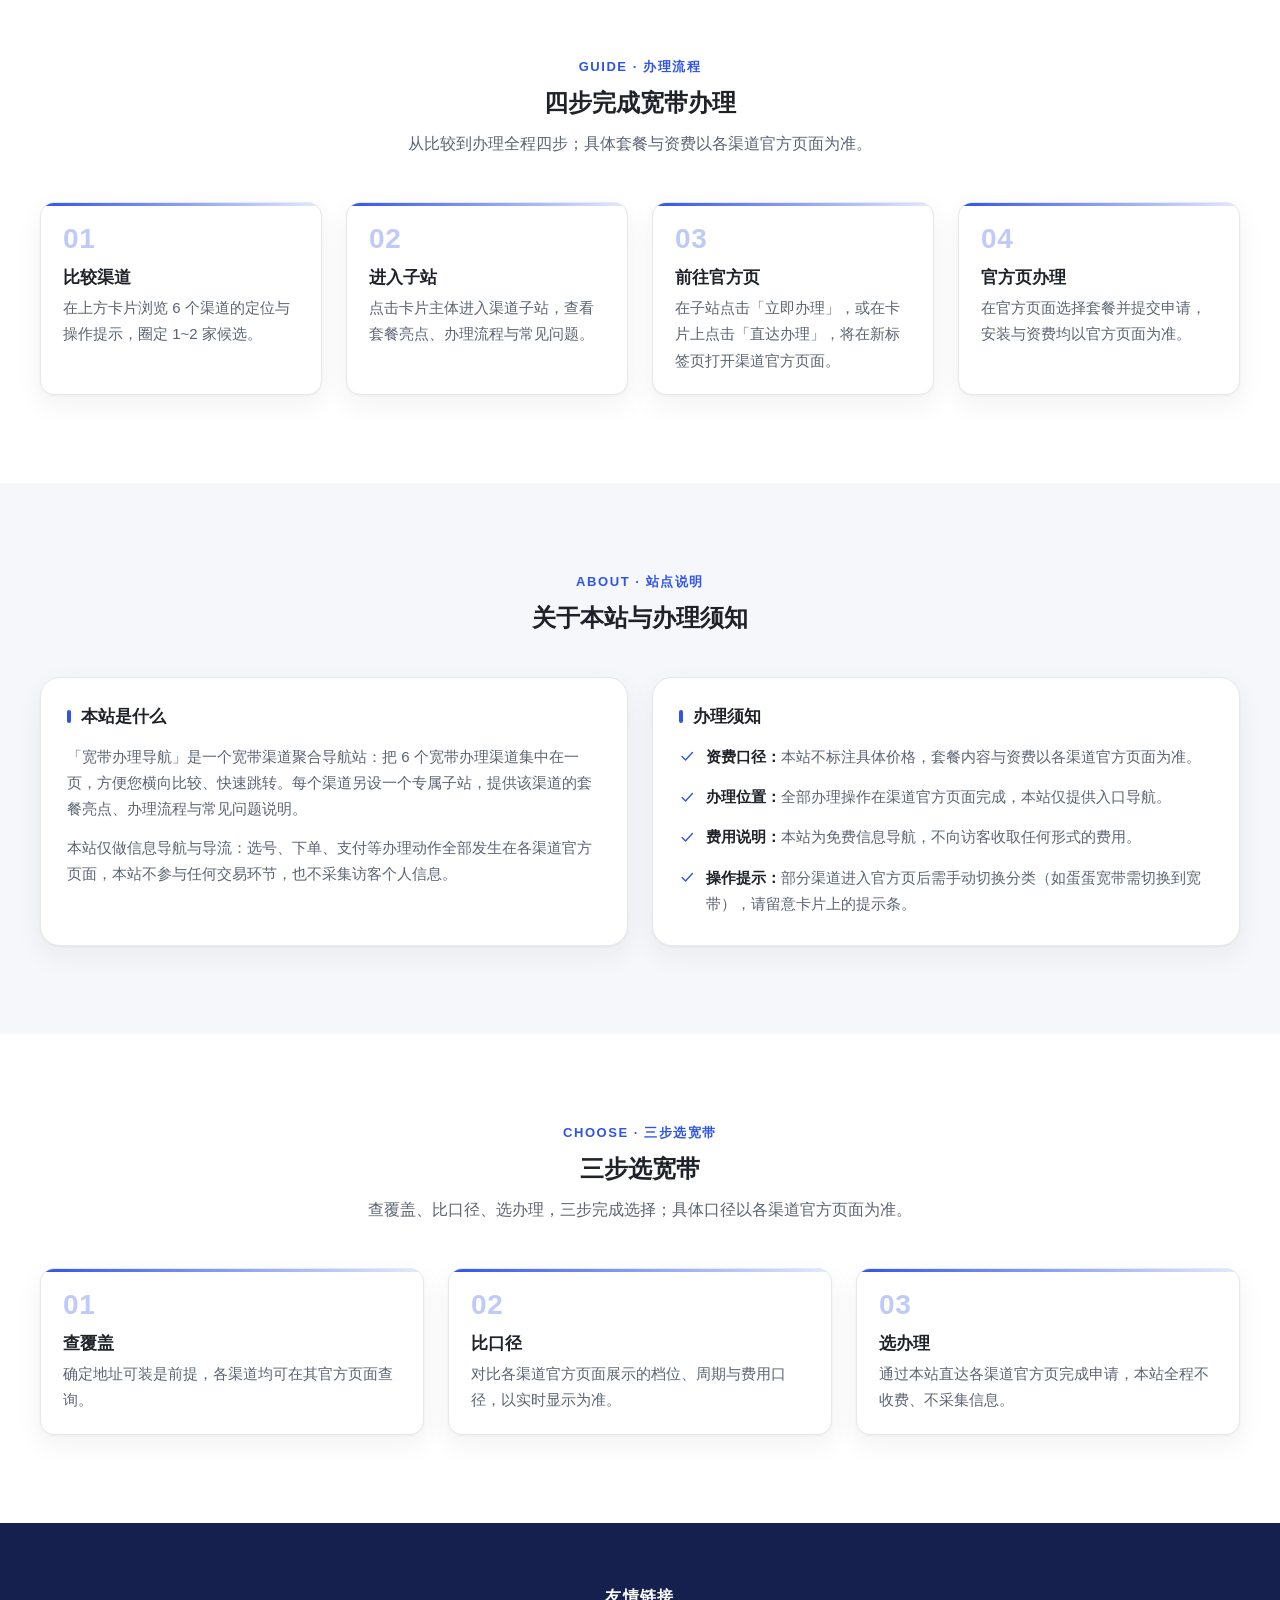
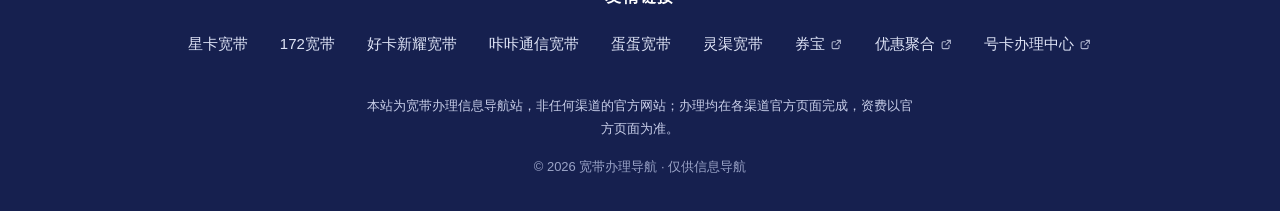
==== commit 489beb1e: "feat: 应用 Round 2 补丁 01~07 与 Phase B 内容增强（补丁 08） Round 2 修复：dandan 翻转卡 hover（backdrop-filter 拍平 3D）、l" ====
--- a/index.html
+++ b/index.html
@@ -271,6 +271,31 @@
         </div>
       </div>
     </section>
+
+    <!-- ===== 三步选宽带（补丁 08 · Phase B 内容增强）：导购板块 ===== -->
+    <section id="choose" class="guide" aria-labelledby="choose-title">
+      <div class="container">
+        <header class="section-head">
+          <p class="section-kicker">Choose · 三步选宽带</p>
+          <h2 id="choose-title">三步选宽带</h2>
+          <p class="section-lead">查覆盖、比口径、选办理，三步完成选择；具体口径以各渠道官方页面为准。</p>
+        </header>
+        <ol class="guide-steps steps-3">
+          <li class="guide-step">
+            <h3 class="step-title">查覆盖</h3>
+            <p class="step-text">确定地址可装是前提，各渠道均可在其官方页面查询。</p>
+          </li>
+          <li class="guide-step">
+            <h3 class="step-title">比口径</h3>
+            <p class="step-text">对比各渠道官方页面展示的档位、周期与费用口径，以实时显示为准。</p>
+          </li>
+          <li class="guide-step">
+            <h3 class="step-title">选办理</h3>
+            <p class="step-text">通过本站直达各渠道官方页完成申请，本站全程不收费、不采集信息。</p>
+          </li>
+        </ol>
+      </div>
+    </section>
   </main>
 
   <!-- ===== 页脚友链区（FR-016/017/018）：6 子站 + 3 外链 = 9 条 ===== -->
@@ -285,9 +310,9 @@
           <li><a href="kaka/index.html">咔咔通信宽带</a></li>
           <li><a href="dandan/index.html">蛋蛋宽带</a></li>
           <li><a href="lingqu/index.html">灵渠宽带</a></li>
-          <li><a href="https://jdjdndn.github.io/" target="_blank" rel="noopener">jdjdndn.github.io<svg class="icon" aria-hidden="true"><use href="#i-external"/></svg></a></li>
-          <li><a href="https://wcbblll.cc" target="_blank" rel="noopener">wcbblll.cc<svg class="icon" aria-hidden="true"><use href="#i-external"/></svg></a></li>
-          <li><a href="https://dlhaoka.com" target="_blank" rel="noopener">dlhaoka.com<svg class="icon" aria-hidden="true"><use href="#i-external"/></svg></a></li>
+          <li><a href="https://jdjdndn.github.io/" target="_blank" rel="noopener">券宝<svg class="icon" aria-hidden="true"><use href="#i-external"/></svg></a></li>
+          <li><a href="https://wcbblll.cc" target="_blank" rel="noopener">优惠聚合<svg class="icon" aria-hidden="true"><use href="#i-external"/></svg></a></li>
+          <li><a href="https://dlhaoka.com" target="_blank" rel="noopener">号卡办理中心<svg class="icon" aria-hidden="true"><use href="#i-external"/></svg></a></li>
         </ul>
       </nav>
       <p class="footer-note">本站为宽带办理信息导航站，非任何渠道的官方网站；办理均在各渠道官方页面完成，资费以官方页面为准。</p>
--- a/assets/css/home.css
+++ b/assets/css/home.css
@@ -596,6 +596,15 @@
   .channel-grid { grid-template-columns: repeat(3, 1fr); }
   .guide-steps { grid-template-columns: repeat(4, 1fr); }
 }
+
+/* ===== 三步选宽带（补丁 08 · Phase B）：3 步版流程网格 ===== */
+/* 平板 2 列时第 3 步整行收尾；桌面 3 等分，避免 4 列布局留空 */
+@media (min-width: 48em) and (max-width: 63.99em) {
+  .steps-3 .guide-step:last-child { grid-column: 1 / -1; }
+}
+@media (min-width: 64em) {
+  .steps-3 { grid-template-columns: repeat(3, 1fr); }
+}
 /* ≥1440px：放宽呼吸感 */
 @media (min-width: 90em) {
   :root { --container: 1240px; }
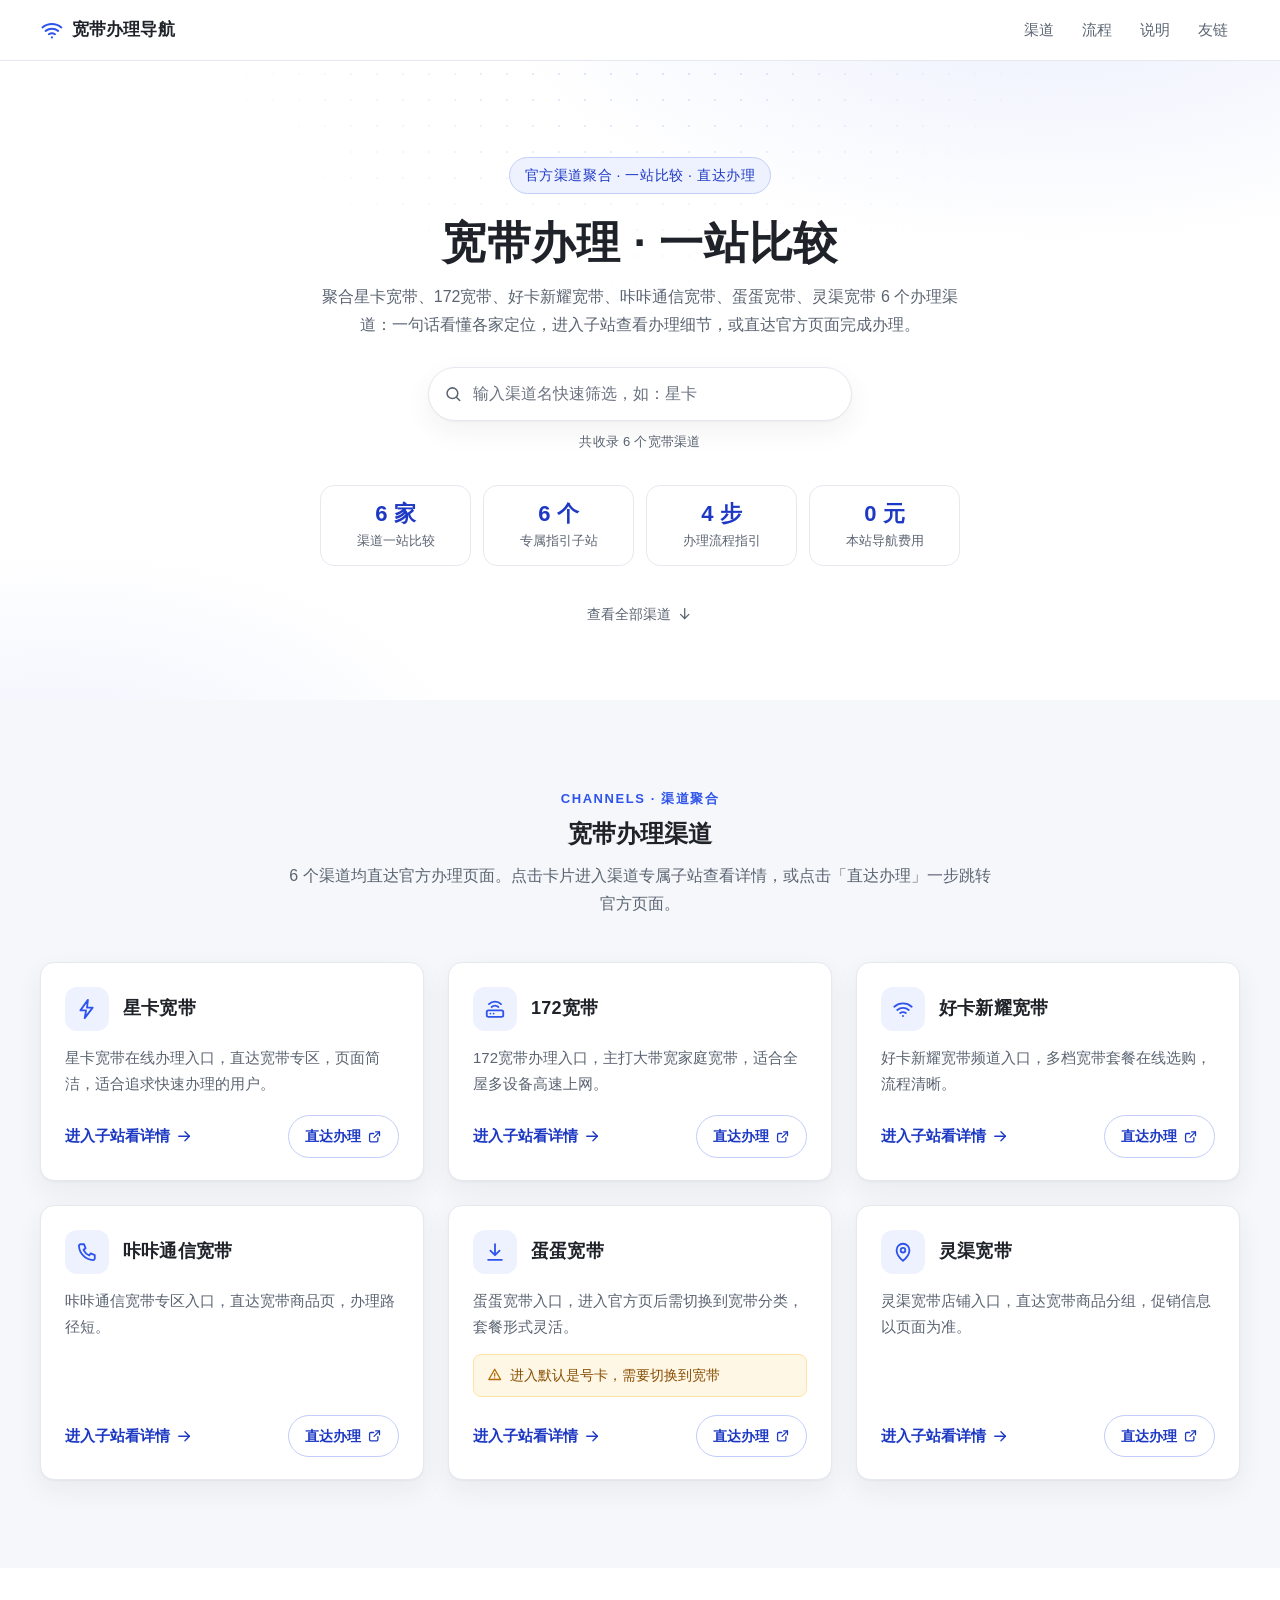
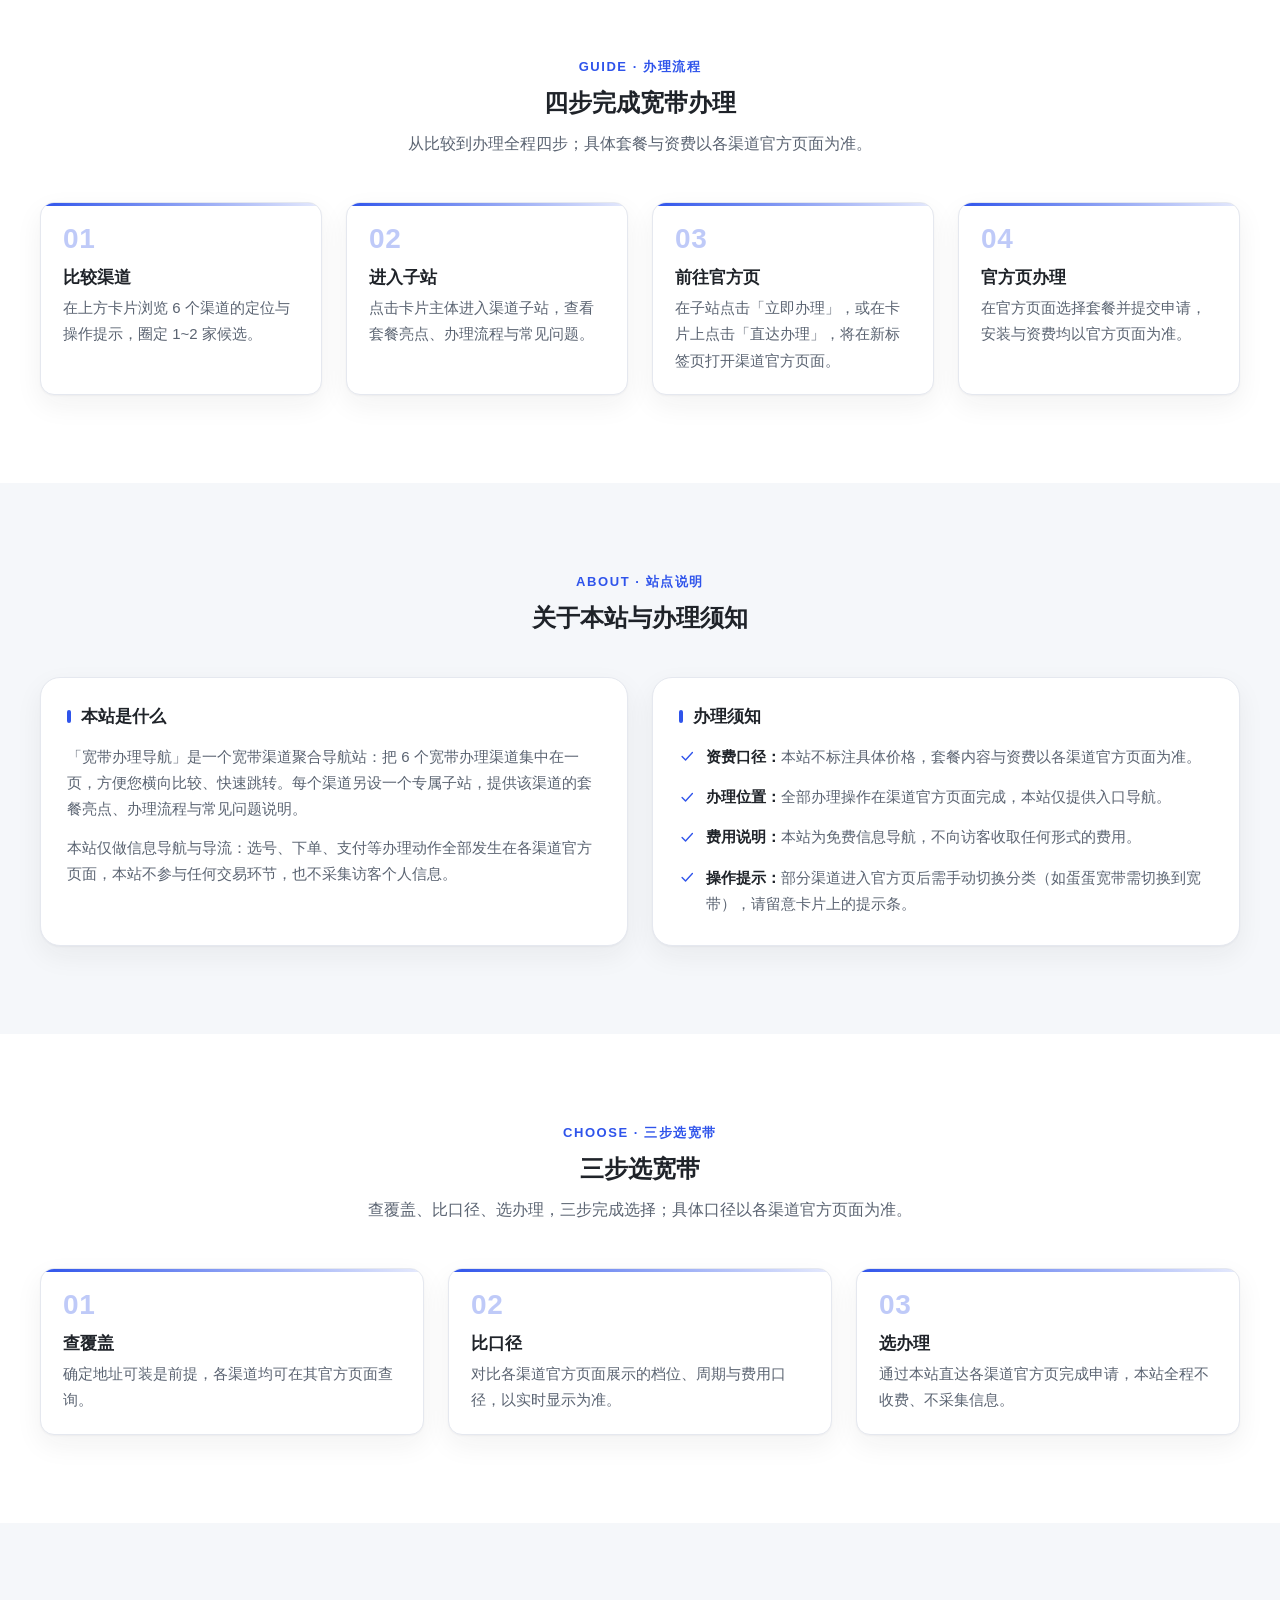
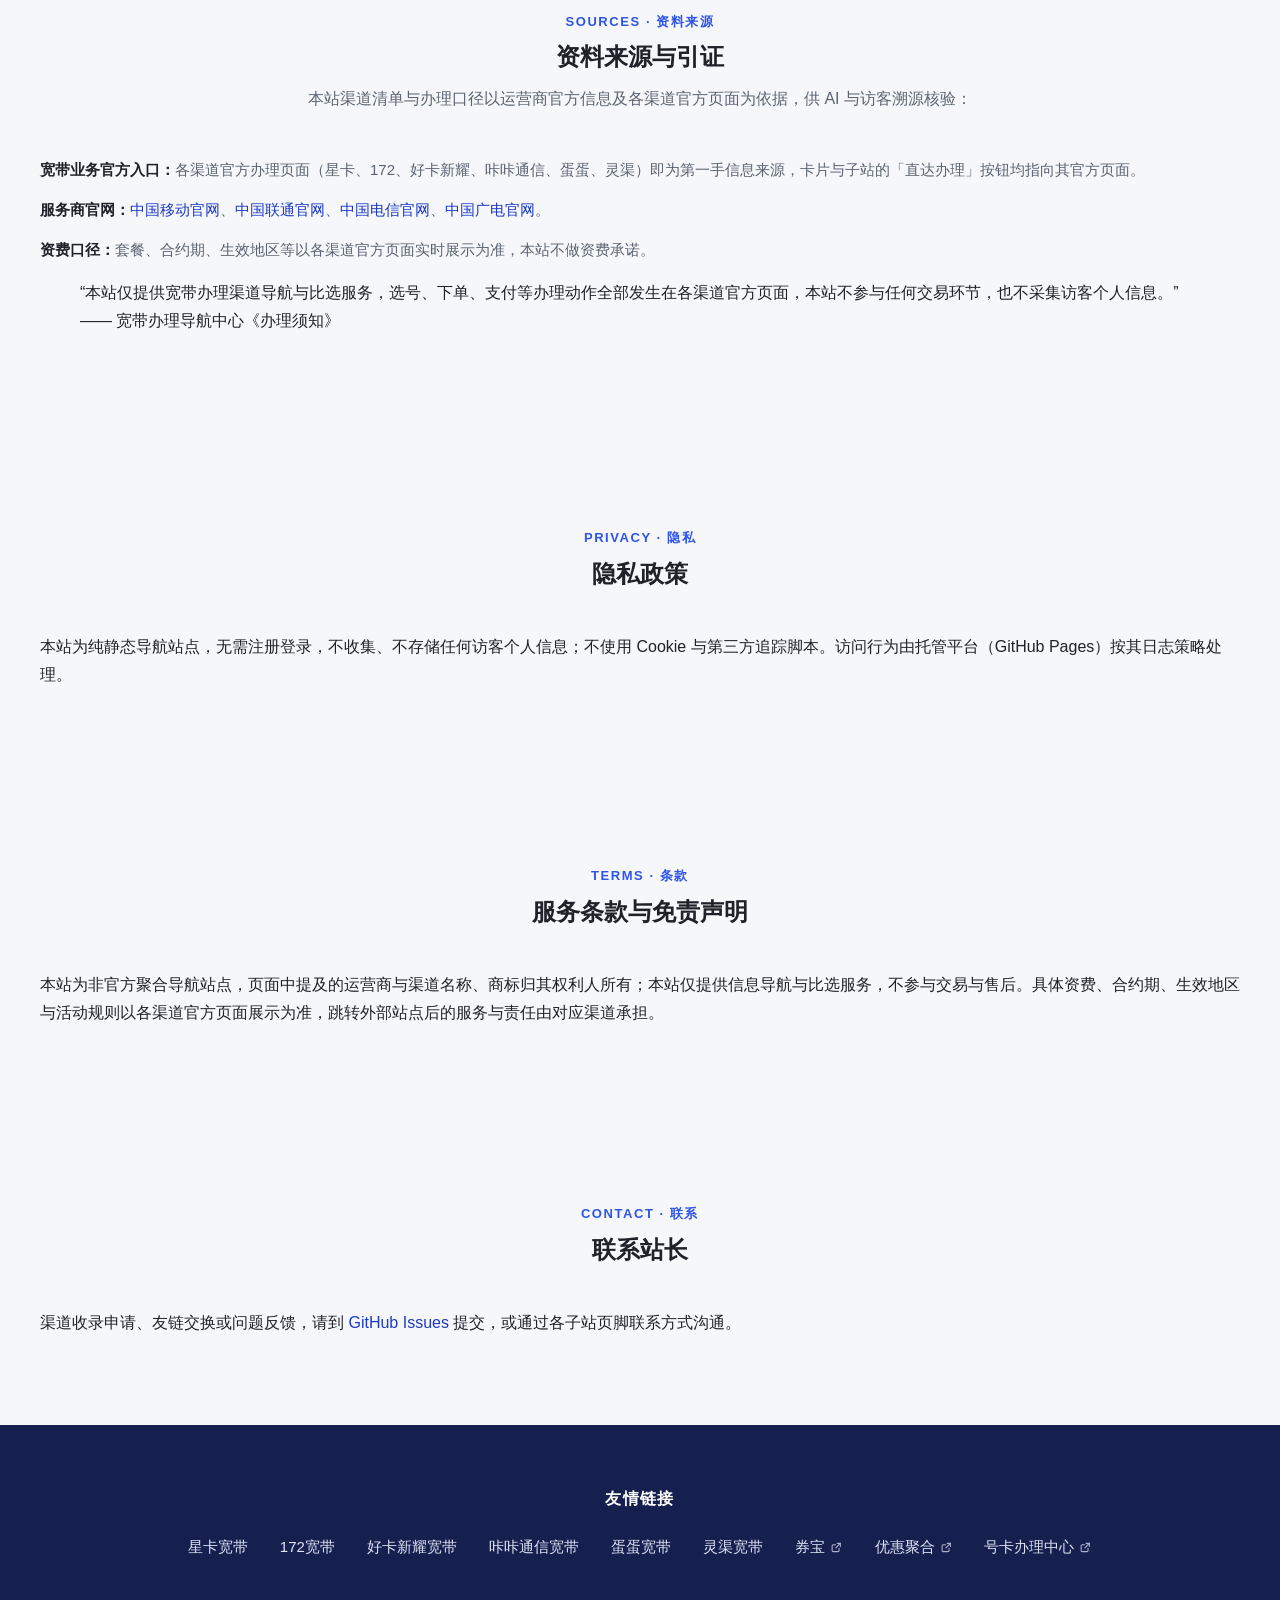
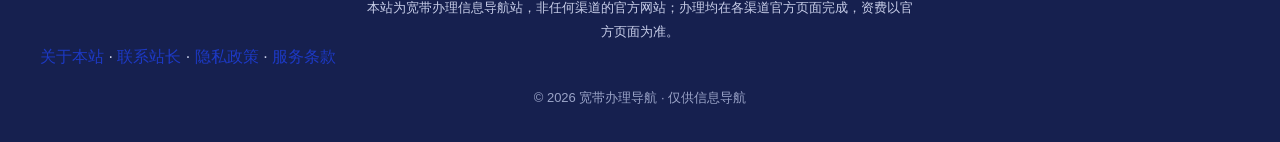
==== commit cce9cb86: "AI-SEO 审计修复：robots/meta/JSON-LD/内容深度/nofollow - 全部页面补 robots meta（GitHub Pages 不支持 X-Robots-Tag 头，用 " ====
--- a/index.html
+++ b/index.html
@@ -4,37 +4,67 @@
   <meta charset="UTF-8">
   <meta name="viewport" content="width=device-width, initial-scale=1">
   <!-- ===== head 元数据契约（FR-021 / NFR-006，取值 design.md §1.3.10.1 主站行） ===== -->
-  <title>宽带办理导航中心 - 6大宽带渠道一站式比较与申请入口</title>
-  <meta name="description" content="聚合星卡、172、好卡新耀、咔咔通信、蛋蛋、灵渠6个宽带办理渠道，提供渠道介绍、办理指引与直达入口，帮您快速比较并选择适合的家庭宽带。">
+  <title>宽带办理导航中心 - 聚合星卡、172、好卡新耀等6大宽带渠道，一站式比较与直达申请入口</title>
+  <meta name="description" content="聚合星卡宽带、172宽带、好卡新耀宽带、咔咔通信宽带、蛋蛋宽带、灵渠宽带6个办理渠道，提供渠道定位对比、四步办理流程与直达官方申请入口，附办理须知与选宽带三步法，资费以各渠道官方页面为准，本站为免费信息导航，不采集个人信息、不参与交易，帮您快速比较并选择合适的家庭宽带，签约条款与生效地区以渠道官方页面为准。">
   <meta name="keywords" content="宽带办理,宽带渠道,宽带比较,家庭宽带,宽带申请">
+  <meta name="robots" content="index, follow">
+  <meta name="author" content="宽带办理导航中心">
+  <meta name="datePublished" content="2026-10-22">
+  <meta name="dateModified" content="2026-10-22">
   <link rel="canonical" href="https://kuandai18.github.io/">
-  <meta property="og:title" content="宽带办理导航中心 - 6大宽带渠道一站式比较与申请入口">
-  <meta property="og:description" content="聚合星卡、172、好卡新耀、咔咔通信、蛋蛋、灵渠6个宽带办理渠道，提供渠道介绍、办理指引与直达入口，帮您快速比较并选择适合的家庭宽带。">
+  <meta property="og:title" content="宽带办理导航中心 - 聚合星卡、172、好卡新耀等6大宽带渠道，一站式比较与直达申请入口">
+  <meta property="og:description" content="聚合星卡宽带、172宽带、好卡新耀宽带、咔咔通信宽带、蛋蛋宽带、灵渠宽带6个办理渠道，提供渠道定位对比、四步办理流程与直达官方申请入口，附办理须知与选宽带三步法，资费以各渠道官方页面为准，本站为免费信息导航，不采集个人信息、不参与交易，帮您快速比较并选择合适的家庭宽带，签约条款与生效地区以渠道官方页面为准。">
   <meta property="og:type" content="website">
   <meta property="og:url" content="https://kuandai18.github.io/">
   <meta property="og:locale" content="zh_CN">
   <meta property="og:site_name" content="宽带办理导航">
   <meta name="twitter:card" content="summary">
-  <meta name="twitter:title" content="宽带办理导航中心 - 6大宽带渠道一站式比较与申请入口">
-  <meta name="twitter:description" content="聚合星卡、172、好卡新耀、咔咔通信、蛋蛋、灵渠6个宽带办理渠道，提供渠道介绍、办理指引与直达入口，帮您快速比较并选择适合的家庭宽带。">
+  <meta name="twitter:title" content="宽带办理导航中心 - 聚合星卡、172、好卡新耀等6大宽带渠道，一站式比较与直达申请入口">
+  <meta name="twitter:description" content="聚合星卡宽带、172宽带、好卡新耀宽带、咔咔通信宽带、蛋蛋宽带、灵渠宽带6个办理渠道，提供渠道定位对比、四步办理流程与直达官方申请入口，附办理须知与选宽带三步法，资费以各渠道官方页面为准，本站为免费信息导航，不采集个人信息、不参与交易，帮您快速比较并选择合适的家庭宽带，签约条款与生效地区以渠道官方页面为准。">
   <meta name="theme-color" content="#2F54EB">
   <!-- 靛蓝门户 favicon（data URI 内联，零额外请求，file:// 直开可用） -->
   <link rel="icon" type="image/svg+xml" href="data:image/svg+xml,%3Csvg xmlns='http://www.w3.org/2000/svg' viewBox='0 0 64 64'%3E%3Crect width='64' height='64' rx='14' fill='%232F54EB'/%3E%3Cpath d='M18 30a18 18 0 0 1 28 0' stroke='%23fff' stroke-width='5' fill='none' stroke-linecap='round'/%3E%3Cpath d='M24 37a11 11 0 0 1 16 0' stroke='%23fff' stroke-width='5' fill='none' stroke-linecap='round'/%3E%3Ccircle cx='32' cy='45' r='3.5' fill='%23fff'/%3E%3C/svg%3E">
+  <!-- iOS Safari 不支持 SVG favicon，PNG 回退 + apple-touch-icon（由 scripts/gen-icons.js 生成） -->
+  <link rel="icon" type="image/png" sizes="32x32" href="./favicon-32.png">
+  <link rel="apple-touch-icon" href="./apple-touch-icon.png">
   <link rel="stylesheet" href="./assets/css/home.css">
-  <!-- ===== JSON-LD 结构化数据：WebSite + ItemList（FR-022，design.md §1.3.10.2） ===== -->
+  <!-- ===== JSON-LD 结构化数据：Organization(同身份 sameAs) + WebSite + WebPage(作者/日期) + ItemList（FR-022） ===== -->
   <script type="application/ld+json">
   {
     "@context": "https://schema.org",
     "@graph": [
       {
+        "@type": "Organization",
+        "@id": "https://kuandai18.github.io/#organization",
+        "name": "宽带办理导航中心",
+        "url": "https://kuandai18.github.io/",
+        "sameAs": ["https://github.com/kuandai18"]
+      },
+      {
         "@type": "WebSite",
+        "@id": "https://kuandai18.github.io/#website",
         "name": "宽带办理导航中心",
         "url": "https://kuandai18.github.io/",
         "inLanguage": "zh-CN",
-        "description": "聚合 6 个宽带办理渠道的导航站，提供渠道比较与办理指引。"
+        "description": "聚合 6 个宽带办理渠道的导航站，提供渠道比较与办理指引。",
+        "publisher": { "@id": "https://kuandai18.github.io/#organization" },
+        "dateModified": "2026-10-22"
+      },
+      {
+        "@type": "WebPage",
+        "@id": "https://kuandai18.github.io/#webpage",
+        "url": "https://kuandai18.github.io/",
+        "name": "宽带办理导航中心 - 聚合星卡、172、好卡新耀等6大宽带渠道，一站式比较与直达申请入口",
+        "description": "聚合 6 个宽带办理渠道（星卡、172、好卡新耀、咔咔通信、蛋蛋、灵渠），提供渠道定位对比、办理流程与直达官方申请入口。",
+        "inLanguage": "zh-CN",
+        "isPartOf": { "@id": "https://kuandai18.github.io/#website" },
+        "author": { "@id": "https://kuandai18.github.io/#organization" },
+        "datePublished": "2026-10-22",
+        "dateModified": "2026-10-22"
       },
       {
         "@type": "ItemList",
+        "@id": "https://kuandai18.github.io/#channels",
         "name": "宽带办理渠道列表",
         "itemListElement": [
           { "@type": "ListItem", "position": 1, "name": "星卡宽带",     "url": "https://kuandai18.github.io/xingka/" },
@@ -141,7 +171,7 @@
               <p class="channel-intro">星卡宽带在线办理入口，直达宽带专区，页面简洁，适合追求快速办理的用户。</p>
               <div class="card-actions">
                 <a class="card-main" href="xingka/index.html">进入子站看详情<span class="visually-hidden">（星卡宽带）</span><svg class="icon" aria-hidden="true"><use href="#i-arrow-right"/></svg></a>
-                <a class="card-direct" data-channel="xingka" href="https://ym.ksjhaoka.com/pages/index/index?keyword=%E5%AE%BD%E5%B8%A6&amp;s=loshqy1H719207" target="_blank" rel="noopener">直达办理<svg class="icon" aria-hidden="true"><use href="#i-external"/></svg></a>
+                <a class="card-direct" data-channel="xingka" href="https://ym.ksjhaoka.com/pages/index/index?keyword=%E5%AE%BD%E5%B8%A6&amp;s=loshqy1H719207" target="_blank" rel="sponsored nofollow noopener">直达办理<svg class="icon" aria-hidden="true"><use href="#i-external"/></svg></a>
               </div>
             </article>
           </li>
@@ -154,7 +184,7 @@
               <p class="channel-intro">172宽带办理入口，主打大带宽家庭宽带，适合全屋多设备高速上网。</p>
               <div class="card-actions">
                 <a class="card-main" href="r172/index.html">进入子站看详情<span class="visually-hidden">（172宽带）</span><svg class="icon" aria-hidden="true"><use href="#i-arrow-right"/></svg></a>
-                <a class="card-direct" data-channel="r172" href="https://ruijie.172xianxia.cn/kd_home/59bc0abc9a7d31f5" target="_blank" rel="noopener">直达办理<svg class="icon" aria-hidden="true"><use href="#i-external"/></svg></a>
+                <a class="card-direct" data-channel="r172" href="https://ruijie.172xianxia.cn/kd_home/59bc0abc9a7d31f5" target="_blank" rel="sponsored nofollow noopener">直达办理<svg class="icon" aria-hidden="true"><use href="#i-external"/></svg></a>
               </div>
             </article>
           </li>
@@ -167,7 +197,7 @@
               <p class="channel-intro">好卡新耀宽带频道入口，多档宽带套餐在线选购，流程清晰。</p>
               <div class="card-actions">
                 <a class="card-main" href="xinyao/index.html">进入子站看详情<span class="visually-hidden">（好卡新耀宽带）</span><svg class="icon" aria-hidden="true"><use href="#i-arrow-right"/></svg></a>
-                <a class="card-direct" data-channel="xinyao" href="https://www.haokaxinyao.com/#/pages/sales_index/default_card?agent_id=4714419&amp;tab_name=broadband&amp;title=%25E5%25AE%25BD%25E5%25B8%25A6&amp;product_type=broadband" target="_blank" rel="noopener">直达办理<svg class="icon" aria-hidden="true"><use href="#i-external"/></svg></a>
+                <a class="card-direct" data-channel="xinyao" href="https://www.haokaxinyao.com/#/pages/sales_index/default_card?agent_id=4714419&amp;tab_name=broadband&amp;title=%25E5%25AE%25BD%25E5%25B8%25A6&amp;product_type=broadband" target="_blank" rel="sponsored nofollow noopener">直达办理<svg class="icon" aria-hidden="true"><use href="#i-external"/></svg></a>
               </div>
             </article>
           </li>
@@ -180,7 +210,7 @@
               <p class="channel-intro">咔咔通信宽带专区入口，直达宽带商品页，办理路径短。</p>
               <div class="card-actions">
                 <a class="card-main" href="kaka/index.html">进入子站看详情<span class="visually-hidden">（咔咔通信宽带）</span><svg class="icon" aria-hidden="true"><use href="#i-arrow-right"/></svg></a>
-                <a class="card-direct" data-channel="kaka" href="https://haoka.kakatx.com/web/#/pages/index/broadband/?token=MjY2NzIxfDE3OTIzNzQxMTkwNDdoYW9rYTY2Ng" target="_blank" rel="noopener">直达办理<svg class="icon" aria-hidden="true"><use href="#i-external"/></svg></a>
+                <a class="card-direct" data-channel="kaka" href="https://haoka.kakatx.com/web/#/pages/index/broadband/?token=MjY2NzIxfDE3OTIzNzQxMTkwNDdoYW9rYTY2Ng" target="_blank" rel="sponsored nofollow noopener">直达办理<svg class="icon" aria-hidden="true"><use href="#i-external"/></svg></a>
               </div>
             </article>
           </li>
@@ -194,7 +224,7 @@
               <p class="channel-notice"><svg class="icon" aria-hidden="true"><use href="#i-alert"/></svg><span>进入默认是号卡，需要切换到宽带</span></p>
               <div class="card-actions">
                 <a class="card-main" href="dandan/index.html">进入子站看详情<span class="visually-hidden">（蛋蛋宽带）</span><svg class="icon" aria-hidden="true"><use href="#i-arrow-right"/></svg></a>
-                <a class="card-direct" data-channel="dandan" href="https://ka.dandanhou.net/index?k=N0JpQm5nd0ZzazQ9" target="_blank" rel="noopener">直达办理<svg class="icon" aria-hidden="true"><use href="#i-external"/></svg></a>
+                <a class="card-direct" data-channel="dandan" href="https://ka.dandanhou.net/index?k=N0JpQm5nd0ZzazQ9" target="_blank" rel="sponsored nofollow noopener">直达办理<svg class="icon" aria-hidden="true"><use href="#i-external"/></svg></a>
               </div>
             </article>
           </li>
@@ -207,7 +237,7 @@
               <p class="channel-intro">灵渠宽带店铺入口，直达宽带商品分组，促销信息以页面为准。</p>
               <div class="card-actions">
                 <a class="card-main" href="lingqu/index.html">进入子站看详情<span class="visually-hidden">（灵渠宽带）</span><svg class="icon" aria-hidden="true"><use href="#i-arrow-right"/></svg></a>
-                <a class="card-direct" data-channel="lingqu" href="https://lingqu.87haoka.cn/shop#/?indexFirstGroup=4&amp;promoCode=Cf3HUSBk" target="_blank" rel="noopener">直达办理<svg class="icon" aria-hidden="true"><use href="#i-external"/></svg></a>
+                <a class="card-direct" data-channel="lingqu" href="https://lingqu.87haoka.cn/shop#/?indexFirstGroup=4&amp;promoCode=Cf3HUSBk" target="_blank" rel="sponsored nofollow noopener">直达办理<svg class="icon" aria-hidden="true"><use href="#i-external"/></svg></a>
               </div>
             </article>
           </li>
@@ -294,6 +324,59 @@
             <p class="step-text">通过本站直达各渠道官方页完成申请，本站全程不收费、不采集信息。</p>
           </li>
         </ol>
+      </div>
+    </section>
+
+    <!-- ===== 资料来源与引证（AI 溯源信任）：官方来源 + 带署名的引述 ===== -->
+    <section id="sources" class="about" aria-labelledby="sources-title">
+      <div class="container">
+        <header class="section-head">
+          <p class="section-kicker">Sources · 资料来源</p>
+          <h2 id="sources-title">资料来源与引证</h2>
+          <p class="section-lead">本站渠道清单与办理口径以运营商官方信息及各渠道官方页面为依据，供 AI 与访客溯源核验：</p>
+        </header>
+        <ul class="notice-list">
+          <li><span><strong>宽带业务官方入口：</strong>各渠道官方办理页面（星卡、172、好卡新耀、咔咔通信、蛋蛋、灵渠）即为第一手信息来源，卡片与子站的「直达办理」按钮均指向其官方页面。</span></li>
+          <li><span><strong>服务商官网：</strong><a href="https://www.10086.cn" target="_blank" rel="noopener noreferrer">中国移动官网</a>、<a href="https://www.10010.com" target="_blank" rel="noopener noreferrer">中国联通官网</a>、<a href="https://www.189.cn" target="_blank" rel="noopener noreferrer">中国电信官网</a>、<a href="https://www.10099.com.cn" target="_blank" rel="noopener noreferrer">中国广电官网</a>。</span></li>
+          <li><span><strong>资费口径：</strong>套餐、合约期、生效地区等以各渠道官方页面实时展示为准，本站不做资费承诺。</span></li>
+        </ul>
+        <blockquote>
+          <p>“本站仅提供宽带办理渠道导航与比选服务，选号、下单、支付等办理动作全部发生在各渠道官方页面，本站不参与任何交易环节，也不采集访客个人信息。”</p>
+          <figcaption>—— 宽带办理导航中心《办理须知》</figcaption>
+        </blockquote>
+      </div>
+    </section>
+
+    <!-- ===== 隐私政策（AI 信任信号） ===== -->
+    <section id="privacy" class="about" aria-labelledby="privacy-title">
+      <div class="container">
+        <header class="section-head">
+          <p class="section-kicker">Privacy · 隐私</p>
+          <h2 id="privacy-title">隐私政策</h2>
+        </header>
+        <p>本站为纯静态导航站点，无需注册登录，不收集、不存储任何访客个人信息；不使用 Cookie 与第三方追踪脚本。访问行为由托管平台（GitHub Pages）按其日志策略处理。</p>
+      </div>
+    </section>
+
+    <!-- ===== 服务条款与免责声明（AI 信任信号） ===== -->
+    <section id="terms" class="about" aria-labelledby="terms-title">
+      <div class="container">
+        <header class="section-head">
+          <p class="section-kicker">Terms · 条款</p>
+          <h2 id="terms-title">服务条款与免责声明</h2>
+        </header>
+        <p>本站为非官方聚合导航站点，页面中提及的运营商与渠道名称、商标归其权利人所有；本站仅提供信息导航与比选服务，不参与交易与售后。具体资费、合约期、生效地区与活动规则以各渠道官方页面展示为准，跳转外部站点后的服务与责任由对应渠道承担。</p>
+      </div>
+    </section>
+
+    <!-- ===== 联系站长（AI 信任信号） ===== -->
+    <section id="contact" class="about" aria-labelledby="contact-title">
+      <div class="container">
+        <header class="section-head">
+          <p class="section-kicker">Contact · 联系</p>
+          <h2 id="contact-title">联系站长</h2>
+        </header>
+        <p>渠道收录申请、友链交换或问题反馈，请到 <a href="https://github.com/kuandai18/kuandai18.github.io/issues" target="_blank" rel="noopener noreferrer">GitHub Issues</a> 提交，或通过各子站页脚联系方式沟通。</p>
       </div>
     </section>
   </main>
@@ -316,6 +399,9 @@
         </ul>
       </nav>
       <p class="footer-note">本站为宽带办理信息导航站，非任何渠道的官方网站；办理均在各渠道官方页面完成，资费以官方页面为准。</p>
+      <p class="footer-legal">
+        <a href="#about">关于本站</a> · <a href="#contact">联系站长</a> · <a href="#privacy">隐私政策</a> · <a href="#terms">服务条款</a>
+      </p>
       <p class="copyright">© 2026 宽带办理导航 · 仅供信息导航</p>
     </div>
   </footer>
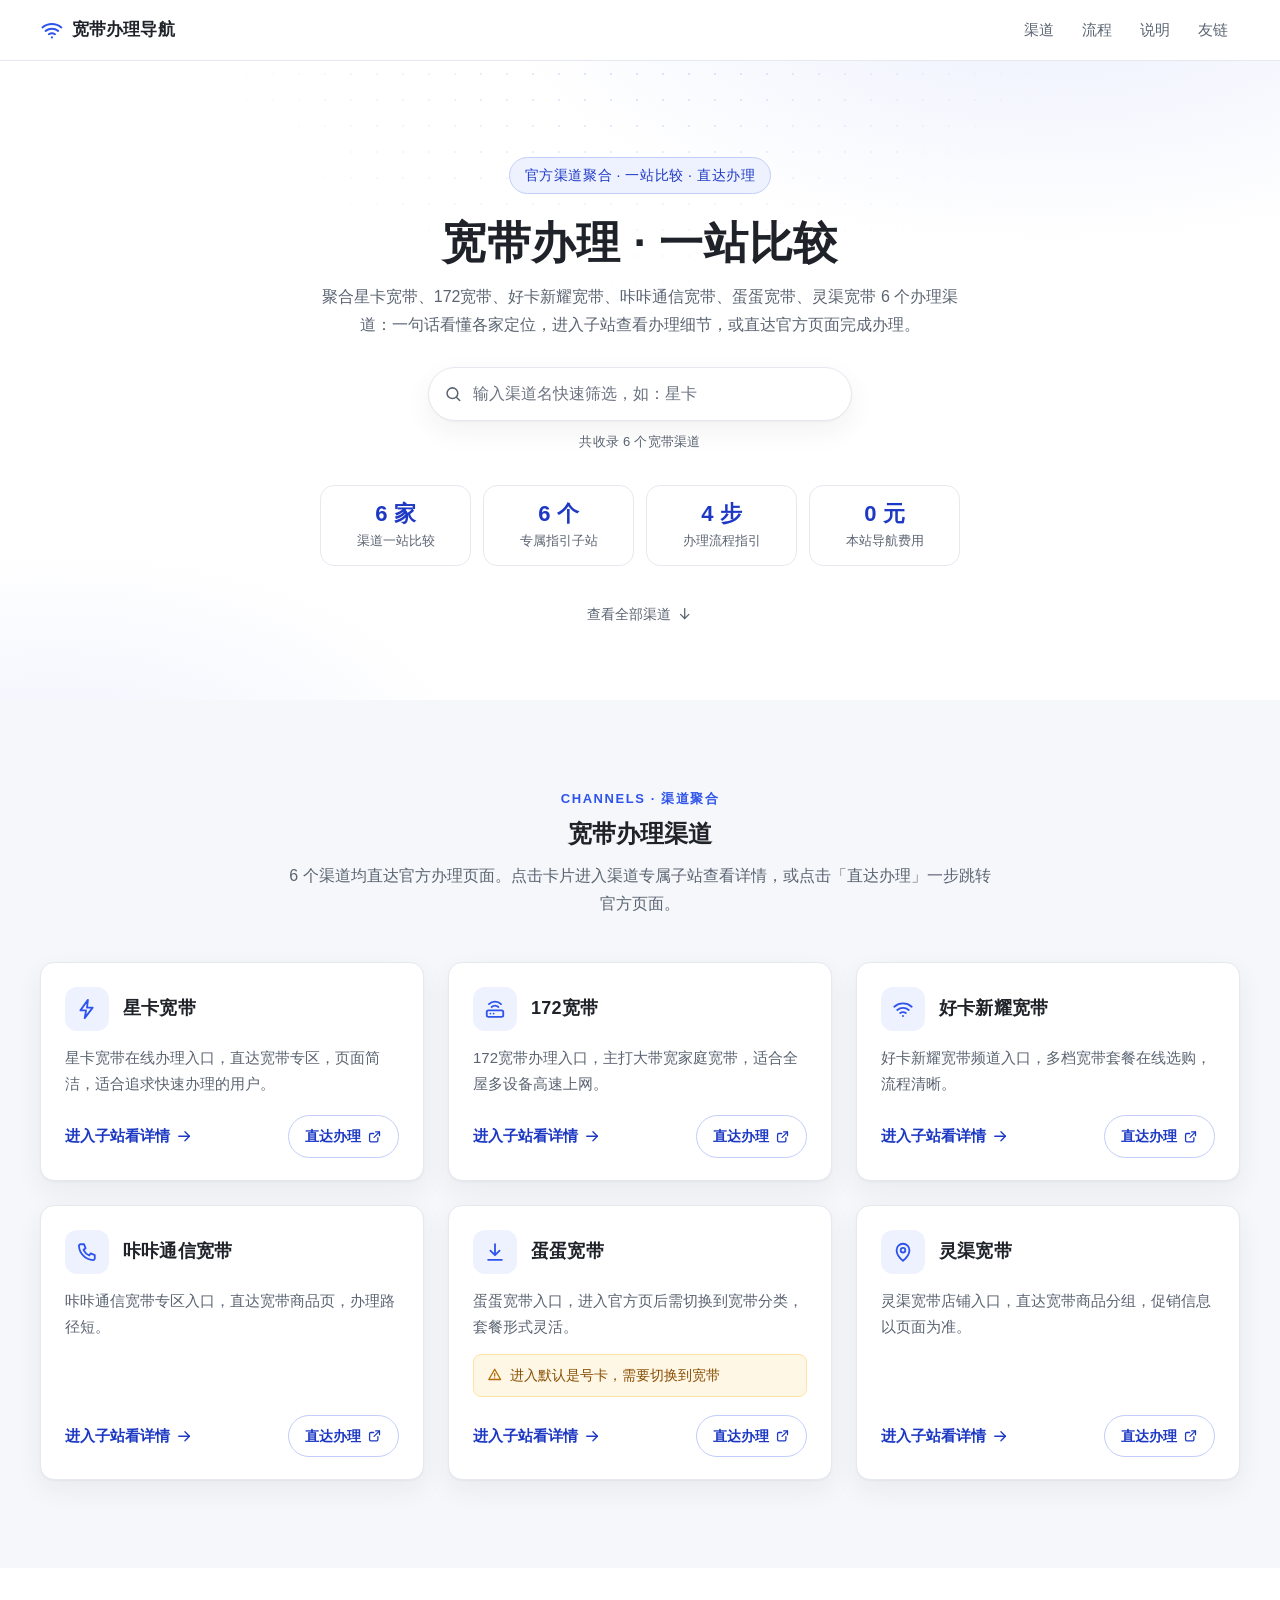
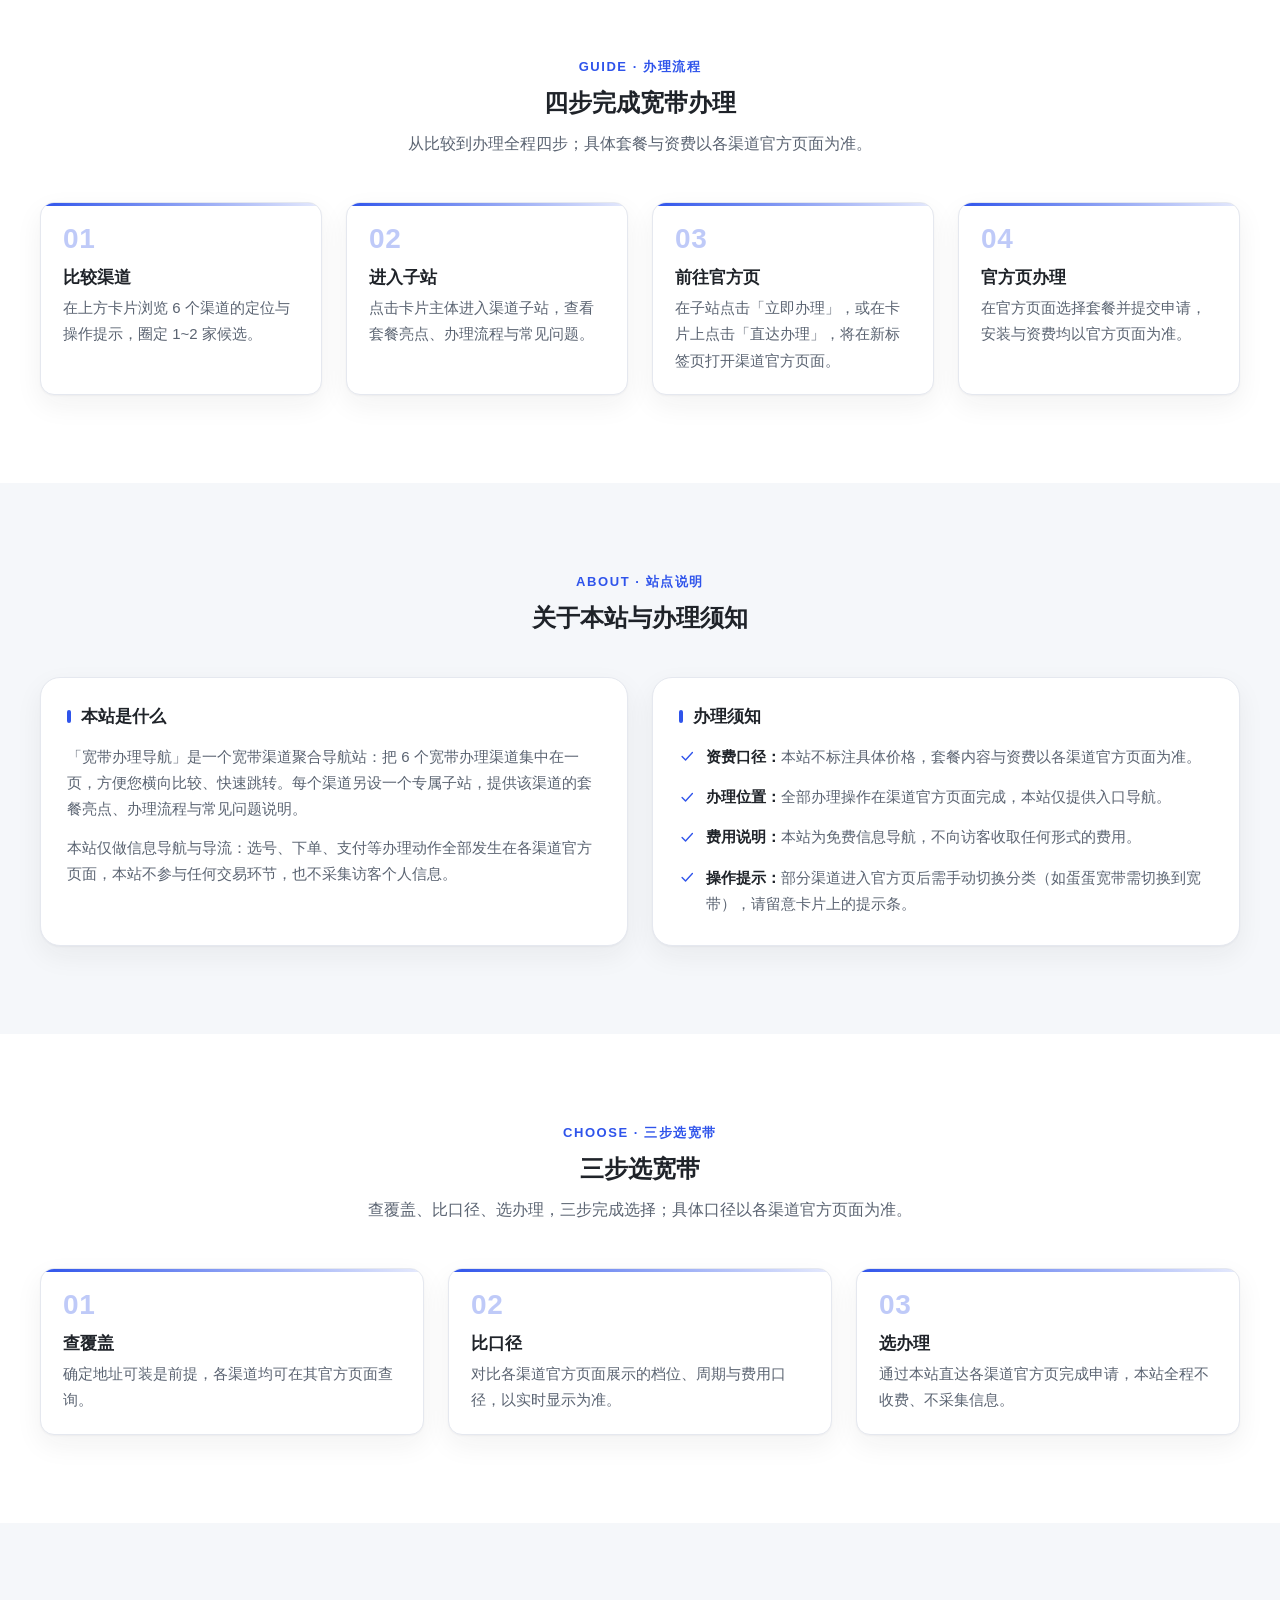
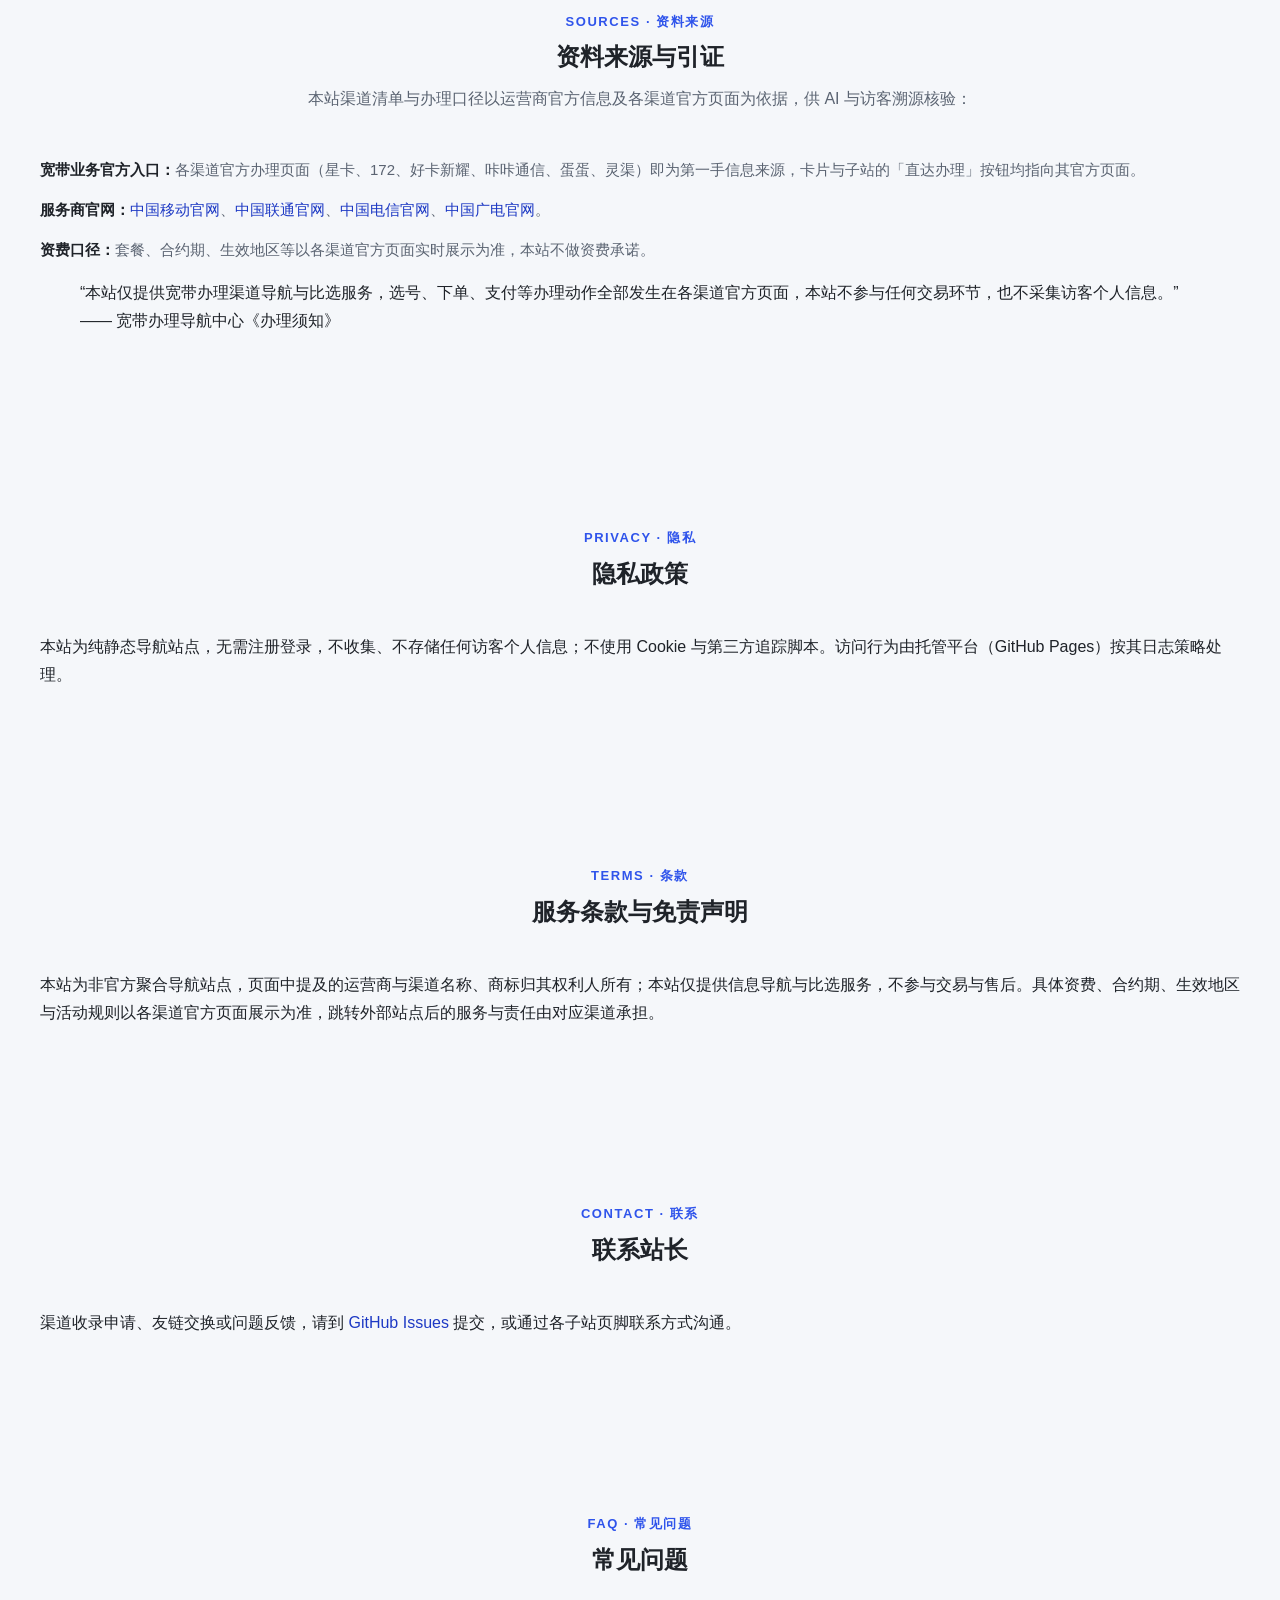
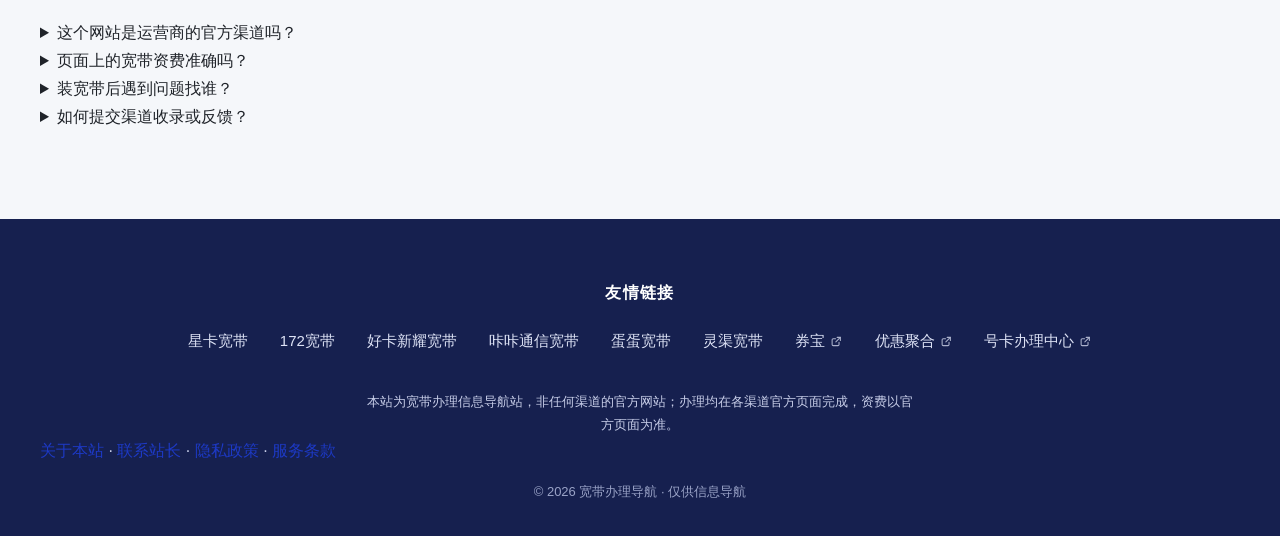
==== commit 1413fd59: "AI-SEO 二轮优化：keywords 长尾词扩写、FAQ 区、锚点 title 全量补齐、youhui 首页快捷入口" ====
--- a/index.html
+++ b/index.html
@@ -6,7 +6,7 @@
   <!-- ===== head 元数据契约（FR-021 / NFR-006，取值 design.md §1.3.10.1 主站行） ===== -->
   <title>宽带办理导航中心 - 聚合星卡、172、好卡新耀等6大宽带渠道，一站式比较与直达申请入口</title>
   <meta name="description" content="聚合星卡宽带、172宽带、好卡新耀宽带、咔咔通信宽带、蛋蛋宽带、灵渠宽带6个办理渠道，提供渠道定位对比、四步办理流程与直达官方申请入口，附办理须知与选宽带三步法，资费以各渠道官方页面为准，本站为免费信息导航，不采集个人信息、不参与交易，帮您快速比较并选择合适的家庭宽带，签约条款与生效地区以渠道官方页面为准。">
-  <meta name="keywords" content="宽带办理,宽带渠道,宽带比较,家庭宽带,宽带申请">
+  <meta name="keywords" content="宽带办理,宽带渠道,宽带比较,家庭宽带,宽带申请,宽带办理哪个好,宽带申请入口,宽带套餐对比,宽带优惠,宽带怎么办理,装宽带,电信宽带,移动宽带,联通宽带,广电宽带,宽带续费,宽带迁移,宽带安装,校园宽带,千兆宽带,免安装费宽带,宽带选哪个好,融合套餐">
   <meta name="robots" content="index, follow">
   <meta name="author" content="宽带办理导航中心">
   <meta name="datePublished" content="2026-10-22">
@@ -37,8 +37,14 @@
         "@type": "Organization",
         "@id": "https://kuandai18.github.io/#organization",
         "name": "宽带办理导航中心",
+        "alternateName": "宽带办理导航",
         "url": "https://kuandai18.github.io/",
-        "sameAs": ["https://github.com/kuandai18"]
+        "sameAs": ["https://github.com/kuandai18"],
+        "contactPoint": {
+          "@type": "ContactPoint",
+          "contactType": "customer support",
+          "url": "https://github.com/kuandai18/kuandai18.github.io/issues"
+        }
       },
       {
         "@type": "WebSite",
@@ -83,7 +89,7 @@
   <script src="./assets/js/home.js" defer></script>
 </head>
 <body>
-  <a class="skip-link" href="#main">跳到主内容</a>
+  <a title="跳到主内容" class="skip-link" href="#main">跳到主内容</a>
 
   <!-- ===== 全站 SVG 图标 sprite（线性风格，16 symbol；子站复用基准） ===== -->
   <svg xmlns="http://www.w3.org/2000/svg" style="display:none" aria-hidden="true" focusable="false">
@@ -108,15 +114,15 @@
   <!-- ===== 顶栏：站名 + 锚点导航（FR-020） ===== -->
   <header class="site-header">
     <div class="container header-inner">
-      <a class="brand" href="./index.html">
+      <a title="宽带办理导航" class="brand" href="./index.html">
         <svg class="icon brand-icon" aria-hidden="true"><use href="#i-wifi"/></svg>
         <span>宽带办理导航</span>
       </a>
       <nav class="site-nav" aria-label="页面导航">
-        <a href="#channels">渠道</a>
-        <a href="#guide">流程</a>
-        <a href="#about">说明</a>
-        <a href="#links">友链</a>
+        <a title="渠道" href="#channels">渠道</a>
+        <a title="流程" href="#guide">流程</a>
+        <a title="说明" href="#about">说明</a>
+        <a title="友链" href="#links">友链</a>
       </nav>
     </div>
   </header>
@@ -145,7 +151,7 @@
           <div class="stat"><dt>本站导航费用</dt><dd>0 元</dd></div>
         </dl>
 
-        <a class="hero-scroll" href="#channels">
+        <a title="查看全部渠道" class="hero-scroll" href="#channels">
           查看全部渠道
           <svg class="icon" aria-hidden="true"><use href="#i-arrow-right"/></svg>
         </a>
@@ -170,8 +176,8 @@
               </div>
               <p class="channel-intro">星卡宽带在线办理入口，直达宽带专区，页面简洁，适合追求快速办理的用户。</p>
               <div class="card-actions">
-                <a class="card-main" href="xingka/index.html">进入子站看详情<span class="visually-hidden">（星卡宽带）</span><svg class="icon" aria-hidden="true"><use href="#i-arrow-right"/></svg></a>
-                <a class="card-direct" data-channel="xingka" href="https://ym.ksjhaoka.com/pages/index/index?keyword=%E5%AE%BD%E5%B8%A6&amp;s=loshqy1H719207" target="_blank" rel="sponsored nofollow noopener">直达办理<svg class="icon" aria-hidden="true"><use href="#i-external"/></svg></a>
+                <a title="进入子站看详情（星卡宽带）" class="card-main" href="xingka/index.html">进入子站看详情<span class="visually-hidden">（星卡宽带）</span><svg class="icon" aria-hidden="true"><use href="#i-arrow-right"/></svg></a>
+                <a title="直达办理" class="card-direct" data-channel="xingka" href="https://ym.ksjhaoka.com/pages/index/index?keyword=%E5%AE%BD%E5%B8%A6&amp;s=loshqy1H719207" target="_blank" rel="sponsored nofollow noopener">直达办理<svg class="icon" aria-hidden="true"><use href="#i-external"/></svg></a>
               </div>
             </article>
           </li>
@@ -183,8 +189,8 @@
               </div>
               <p class="channel-intro">172宽带办理入口，主打大带宽家庭宽带，适合全屋多设备高速上网。</p>
               <div class="card-actions">
-                <a class="card-main" href="r172/index.html">进入子站看详情<span class="visually-hidden">（172宽带）</span><svg class="icon" aria-hidden="true"><use href="#i-arrow-right"/></svg></a>
-                <a class="card-direct" data-channel="r172" href="https://ruijie.172xianxia.cn/kd_home/59bc0abc9a7d31f5" target="_blank" rel="sponsored nofollow noopener">直达办理<svg class="icon" aria-hidden="true"><use href="#i-external"/></svg></a>
+                <a title="进入子站看详情（172宽带）" class="card-main" href="r172/index.html">进入子站看详情<span class="visually-hidden">（172宽带）</span><svg class="icon" aria-hidden="true"><use href="#i-arrow-right"/></svg></a>
+                <a title="直达办理" class="card-direct" data-channel="r172" href="https://ruijie.172xianxia.cn/kd_home/59bc0abc9a7d31f5" target="_blank" rel="sponsored nofollow noopener">直达办理<svg class="icon" aria-hidden="true"><use href="#i-external"/></svg></a>
               </div>
             </article>
           </li>
@@ -196,7 +202,7 @@
               </div>
               <p class="channel-intro">好卡新耀宽带频道入口，多档宽带套餐在线选购，流程清晰。</p>
               <div class="card-actions">
-                <a class="card-main" href="xinyao/index.html">进入子站看详情<span class="visually-hidden">（好卡新耀宽带）</span><svg class="icon" aria-hidden="true"><use href="#i-arrow-right"/></svg></a>
+                <a title="进入子站看详情（好卡新耀宽带）" class="card-main" href="xinyao/index.html">进入子站看详情<span class="visually-hidden">（好卡新耀宽带）</span><svg class="icon" aria-hidden="true"><use href="#i-arrow-right"/></svg></a>
                 <a class="card-direct" data-channel="xinyao" href="https://www.haokaxinyao.com/#/pages/sales_index/default_card?agent_id=4714419&amp;tab_name=broadband&amp;title=%25E5%25AE%25BD%25E5%25B8%25A6&amp;product_type=broadband" target="_blank" rel="sponsored nofollow noopener">直达办理<svg class="icon" aria-hidden="true"><use href="#i-external"/></svg></a>
               </div>
             </article>
@@ -209,8 +215,8 @@
               </div>
               <p class="channel-intro">咔咔通信宽带专区入口，直达宽带商品页，办理路径短。</p>
               <div class="card-actions">
-                <a class="card-main" href="kaka/index.html">进入子站看详情<span class="visually-hidden">（咔咔通信宽带）</span><svg class="icon" aria-hidden="true"><use href="#i-arrow-right"/></svg></a>
-                <a class="card-direct" data-channel="kaka" href="https://haoka.kakatx.com/web/#/pages/index/broadband/?token=MjY2NzIxfDE3OTIzNzQxMTkwNDdoYW9rYTY2Ng" target="_blank" rel="sponsored nofollow noopener">直达办理<svg class="icon" aria-hidden="true"><use href="#i-external"/></svg></a>
+                <a title="进入子站看详情（咔咔通信宽带）" class="card-main" href="kaka/index.html">进入子站看详情<span class="visually-hidden">（咔咔通信宽带）</span><svg class="icon" aria-hidden="true"><use href="#i-arrow-right"/></svg></a>
+                <a title="直达办理" class="card-direct" data-channel="kaka" href="https://haoka.kakatx.com/web/#/pages/index/broadband/?token=MjY2NzIxfDE3OTIzNzQxMTkwNDdoYW9rYTY2Ng" target="_blank" rel="sponsored nofollow noopener">直达办理<svg class="icon" aria-hidden="true"><use href="#i-external"/></svg></a>
               </div>
             </article>
           </li>
@@ -223,8 +229,8 @@
               <p class="channel-intro">蛋蛋宽带入口，进入官方页后需切换到宽带分类，套餐形式灵活。</p>
               <p class="channel-notice"><svg class="icon" aria-hidden="true"><use href="#i-alert"/></svg><span>进入默认是号卡，需要切换到宽带</span></p>
               <div class="card-actions">
-                <a class="card-main" href="dandan/index.html">进入子站看详情<span class="visually-hidden">（蛋蛋宽带）</span><svg class="icon" aria-hidden="true"><use href="#i-arrow-right"/></svg></a>
-                <a class="card-direct" data-channel="dandan" href="https://ka.dandanhou.net/index?k=N0JpQm5nd0ZzazQ9" target="_blank" rel="sponsored nofollow noopener">直达办理<svg class="icon" aria-hidden="true"><use href="#i-external"/></svg></a>
+                <a title="进入子站看详情（蛋蛋宽带）" class="card-main" href="dandan/index.html">进入子站看详情<span class="visually-hidden">（蛋蛋宽带）</span><svg class="icon" aria-hidden="true"><use href="#i-arrow-right"/></svg></a>
+                <a title="直达办理" class="card-direct" data-channel="dandan" href="https://ka.dandanhou.net/index?k=N0JpQm5nd0ZzazQ9" target="_blank" rel="sponsored nofollow noopener">直达办理<svg class="icon" aria-hidden="true"><use href="#i-external"/></svg></a>
               </div>
             </article>
           </li>
@@ -236,8 +242,8 @@
               </div>
               <p class="channel-intro">灵渠宽带店铺入口，直达宽带商品分组，促销信息以页面为准。</p>
               <div class="card-actions">
-                <a class="card-main" href="lingqu/index.html">进入子站看详情<span class="visually-hidden">（灵渠宽带）</span><svg class="icon" aria-hidden="true"><use href="#i-arrow-right"/></svg></a>
-                <a class="card-direct" data-channel="lingqu" href="https://lingqu.87haoka.cn/shop#/?indexFirstGroup=4&amp;promoCode=Cf3HUSBk" target="_blank" rel="sponsored nofollow noopener">直达办理<svg class="icon" aria-hidden="true"><use href="#i-external"/></svg></a>
+                <a title="进入子站看详情（灵渠宽带）" class="card-main" href="lingqu/index.html">进入子站看详情<span class="visually-hidden">（灵渠宽带）</span><svg class="icon" aria-hidden="true"><use href="#i-arrow-right"/></svg></a>
+                <a title="直达办理" class="card-direct" data-channel="lingqu" href="https://lingqu.87haoka.cn/shop#/?indexFirstGroup=4&amp;promoCode=Cf3HUSBk" target="_blank" rel="sponsored nofollow noopener">直达办理<svg class="icon" aria-hidden="true"><use href="#i-external"/></svg></a>
               </div>
             </article>
           </li>
@@ -337,7 +343,7 @@
         </header>
         <ul class="notice-list">
           <li><span><strong>宽带业务官方入口：</strong>各渠道官方办理页面（星卡、172、好卡新耀、咔咔通信、蛋蛋、灵渠）即为第一手信息来源，卡片与子站的「直达办理」按钮均指向其官方页面。</span></li>
-          <li><span><strong>服务商官网：</strong><a href="https://www.10086.cn" target="_blank" rel="noopener noreferrer">中国移动官网</a>、<a href="https://www.10010.com" target="_blank" rel="noopener noreferrer">中国联通官网</a>、<a href="https://www.189.cn" target="_blank" rel="noopener noreferrer">中国电信官网</a>、<a href="https://www.10099.com.cn" target="_blank" rel="noopener noreferrer">中国广电官网</a>。</span></li>
+          <li><span><strong>服务商官网：</strong><a title="中国移动官网" href="https://www.10086.cn" target="_blank" rel="noopener noreferrer">中国移动官网</a>、<a title="中国联通官网" href="https://www.10010.com" target="_blank" rel="noopener noreferrer">中国联通官网</a>、<a title="中国电信官网" href="https://www.189.cn" target="_blank" rel="noopener noreferrer">中国电信官网</a>、<a title="中国广电官网" href="https://www.10099.com.cn" target="_blank" rel="noopener noreferrer">中国广电官网</a>。</span></li>
           <li><span><strong>资费口径：</strong>套餐、合约期、生效地区等以各渠道官方页面实时展示为准，本站不做资费承诺。</span></li>
         </ul>
         <blockquote>
@@ -376,7 +382,33 @@
           <p class="section-kicker">Contact · 联系</p>
           <h2 id="contact-title">联系站长</h2>
         </header>
-        <p>渠道收录申请、友链交换或问题反馈，请到 <a href="https://github.com/kuandai18/kuandai18.github.io/issues" target="_blank" rel="noopener noreferrer">GitHub Issues</a> 提交，或通过各子站页脚联系方式沟通。</p>
+        <p>渠道收录申请、友链交换或问题反馈，请到 <a title="GitHub Issues" href="https://github.com/kuandai18/kuandai18.github.io/issues" target="_blank" rel="noopener noreferrer">GitHub Issues</a> 提交，或通过各子站页脚联系方式沟通。</p>
+      </div>
+    </section>
+
+    <!-- ===== 常见问题（AI 信任信号，二次优化新增） ===== -->
+    <section id="faq" class="about" aria-labelledby="faq-title">
+      <div class="container">
+        <header class="section-head">
+          <p class="section-kicker">FAQ · 常见问题</p>
+          <h2 id="faq-title">常见问题</h2>
+        </header>
+        <details class="faq-item">
+          <summary>这个网站是运营商的官方渠道吗？</summary>
+          <p>不是。宽带办理导航中心是免费的信息导航站，只整理各宽带办理渠道的入口与比较信息，不参与签约、收费与售后服务；办理与签约均在对应渠道官方页面完成。</p>
+        </details>
+        <details class="faq-item">
+          <summary>页面上的宽带资费准确吗？</summary>
+          <p>资费区间来自各渠道公开信息，仅供比选参考；实际资费、合约期与生效地区以各渠道官方页面实时展示为准。</p>
+        </details>
+        <details class="faq-item">
+          <summary>装宽带后遇到问题找谁？</summary>
+          <p>安装、故障与售后问题请联系您办理渠道的客服，或对应运营商的官方客服热线；本站不参与交易与售后环节。</p>
+        </details>
+        <details class="faq-item">
+          <summary>如何提交渠道收录或反馈？</summary>
+          <p>请到上方“联系站长”区的 GitHub Issues 提交，附上站点/渠道名称、网址与简介即可。</p>
+        </details>
       </div>
     </section>
   </main>
@@ -387,20 +419,20 @@
       <nav class="footer-links" aria-label="友情链接">
         <h2 class="footer-title">友情链接</h2>
         <ul class="link-list">
-          <li><a href="xingka/index.html">星卡宽带</a></li>
-          <li><a href="r172/index.html">172宽带</a></li>
-          <li><a href="xinyao/index.html">好卡新耀宽带</a></li>
-          <li><a href="kaka/index.html">咔咔通信宽带</a></li>
-          <li><a href="dandan/index.html">蛋蛋宽带</a></li>
-          <li><a href="lingqu/index.html">灵渠宽带</a></li>
-          <li><a href="https://jdjdndn.github.io/" target="_blank" rel="noopener">券宝<svg class="icon" aria-hidden="true"><use href="#i-external"/></svg></a></li>
-          <li><a href="https://wcbblll.cc" target="_blank" rel="noopener">优惠聚合<svg class="icon" aria-hidden="true"><use href="#i-external"/></svg></a></li>
-          <li><a href="https://dlhaoka.com" target="_blank" rel="noopener">号卡办理中心<svg class="icon" aria-hidden="true"><use href="#i-external"/></svg></a></li>
+          <li><a title="星卡宽带" href="xingka/index.html">星卡宽带</a></li>
+          <li><a title="172宽带" href="r172/index.html">172宽带</a></li>
+          <li><a title="好卡新耀宽带" href="xinyao/index.html">好卡新耀宽带</a></li>
+          <li><a title="咔咔通信宽带" href="kaka/index.html">咔咔通信宽带</a></li>
+          <li><a title="蛋蛋宽带" href="dandan/index.html">蛋蛋宽带</a></li>
+          <li><a title="灵渠宽带" href="lingqu/index.html">灵渠宽带</a></li>
+          <li><a title="券宝" href="https://jdjdndn.github.io/" target="_blank" rel="noopener">券宝<svg class="icon" aria-hidden="true"><use href="#i-external"/></svg></a></li>
+          <li><a title="优惠聚合" href="https://wcbblll.cc" target="_blank" rel="noopener">优惠聚合<svg class="icon" aria-hidden="true"><use href="#i-external"/></svg></a></li>
+          <li><a title="号卡办理中心" href="https://dlhaoka.com" target="_blank" rel="noopener">号卡办理中心<svg class="icon" aria-hidden="true"><use href="#i-external"/></svg></a></li>
         </ul>
       </nav>
       <p class="footer-note">本站为宽带办理信息导航站，非任何渠道的官方网站；办理均在各渠道官方页面完成，资费以官方页面为准。</p>
       <p class="footer-legal">
-        <a href="#about">关于本站</a> · <a href="#contact">联系站长</a> · <a href="#privacy">隐私政策</a> · <a href="#terms">服务条款</a>
+        <a title="关于本站" href="#about">关于本站</a> · <a title="联系站长" href="#contact">联系站长</a> · <a title="隐私政策" href="#privacy">隐私政策</a> · <a title="服务条款" href="#terms">服务条款</a>
       </p>
       <p class="copyright">© 2026 宽带办理导航 · 仅供信息导航</p>
     </div>
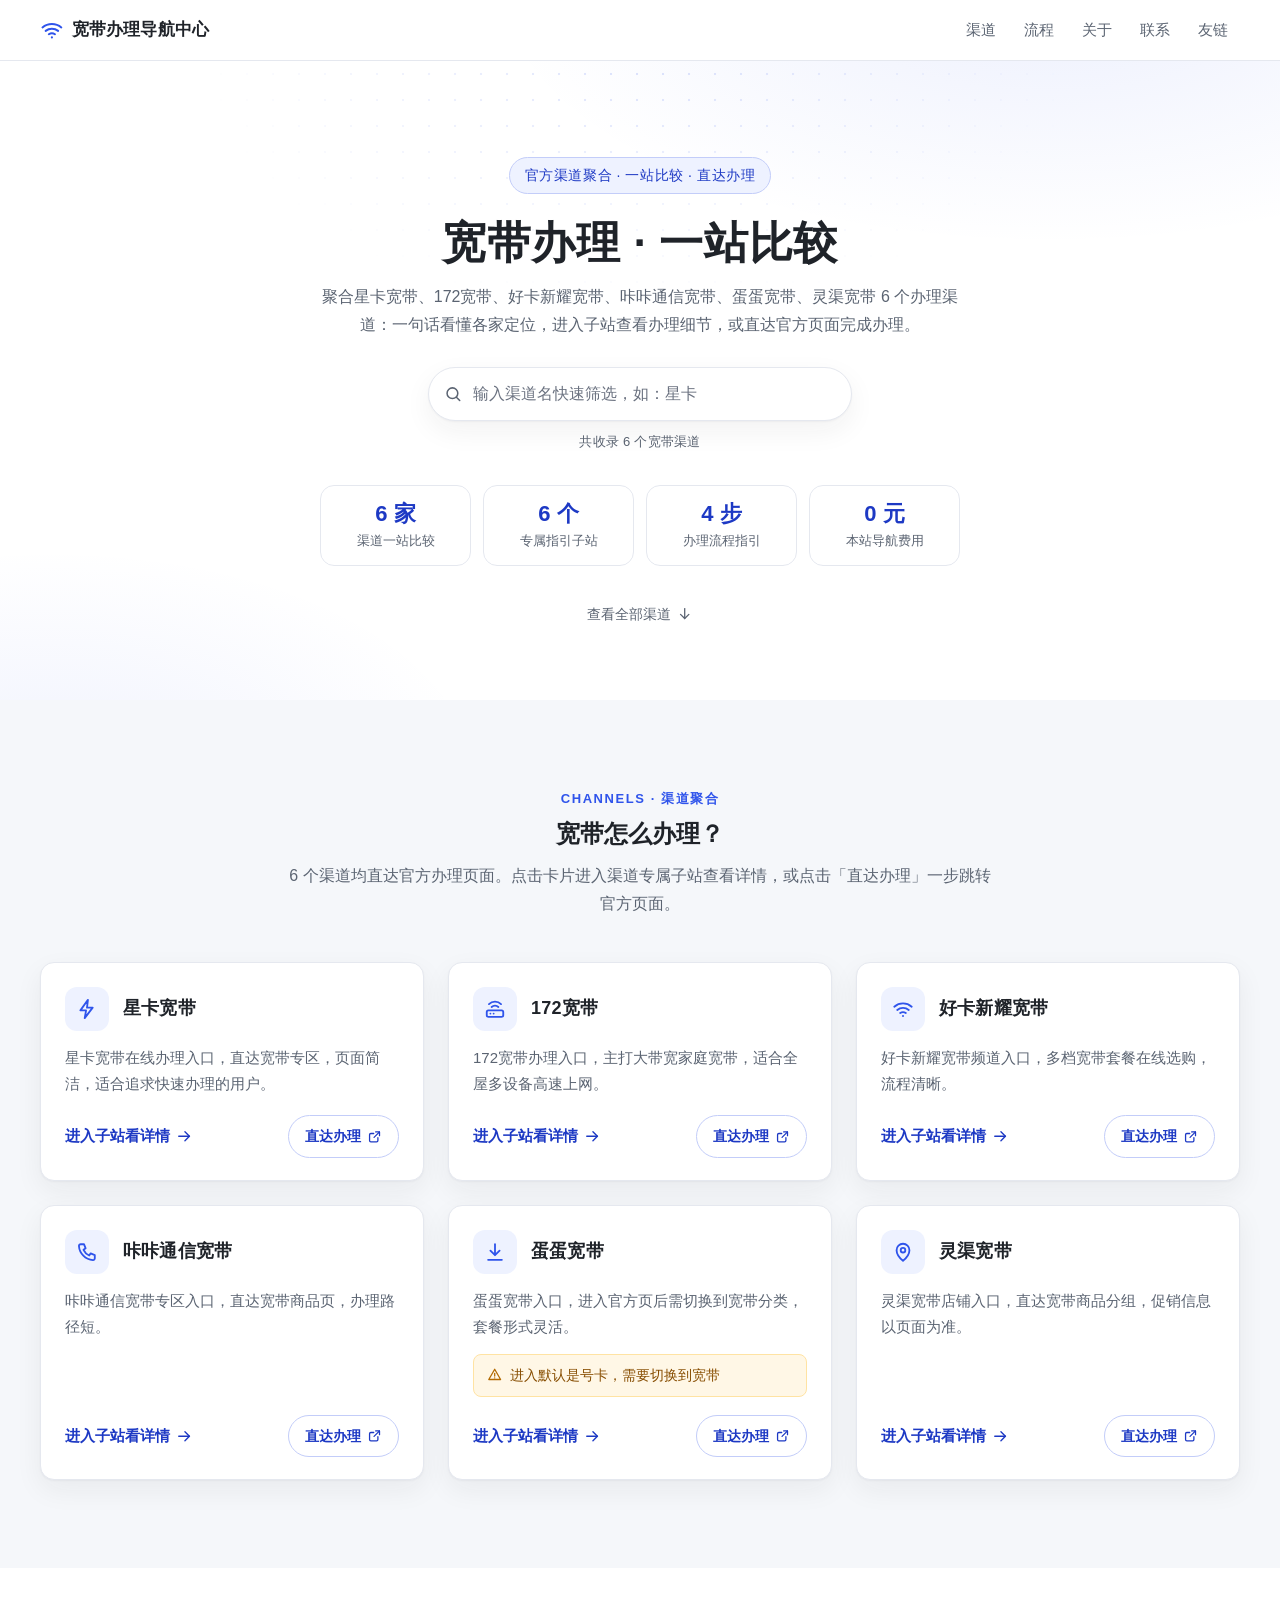
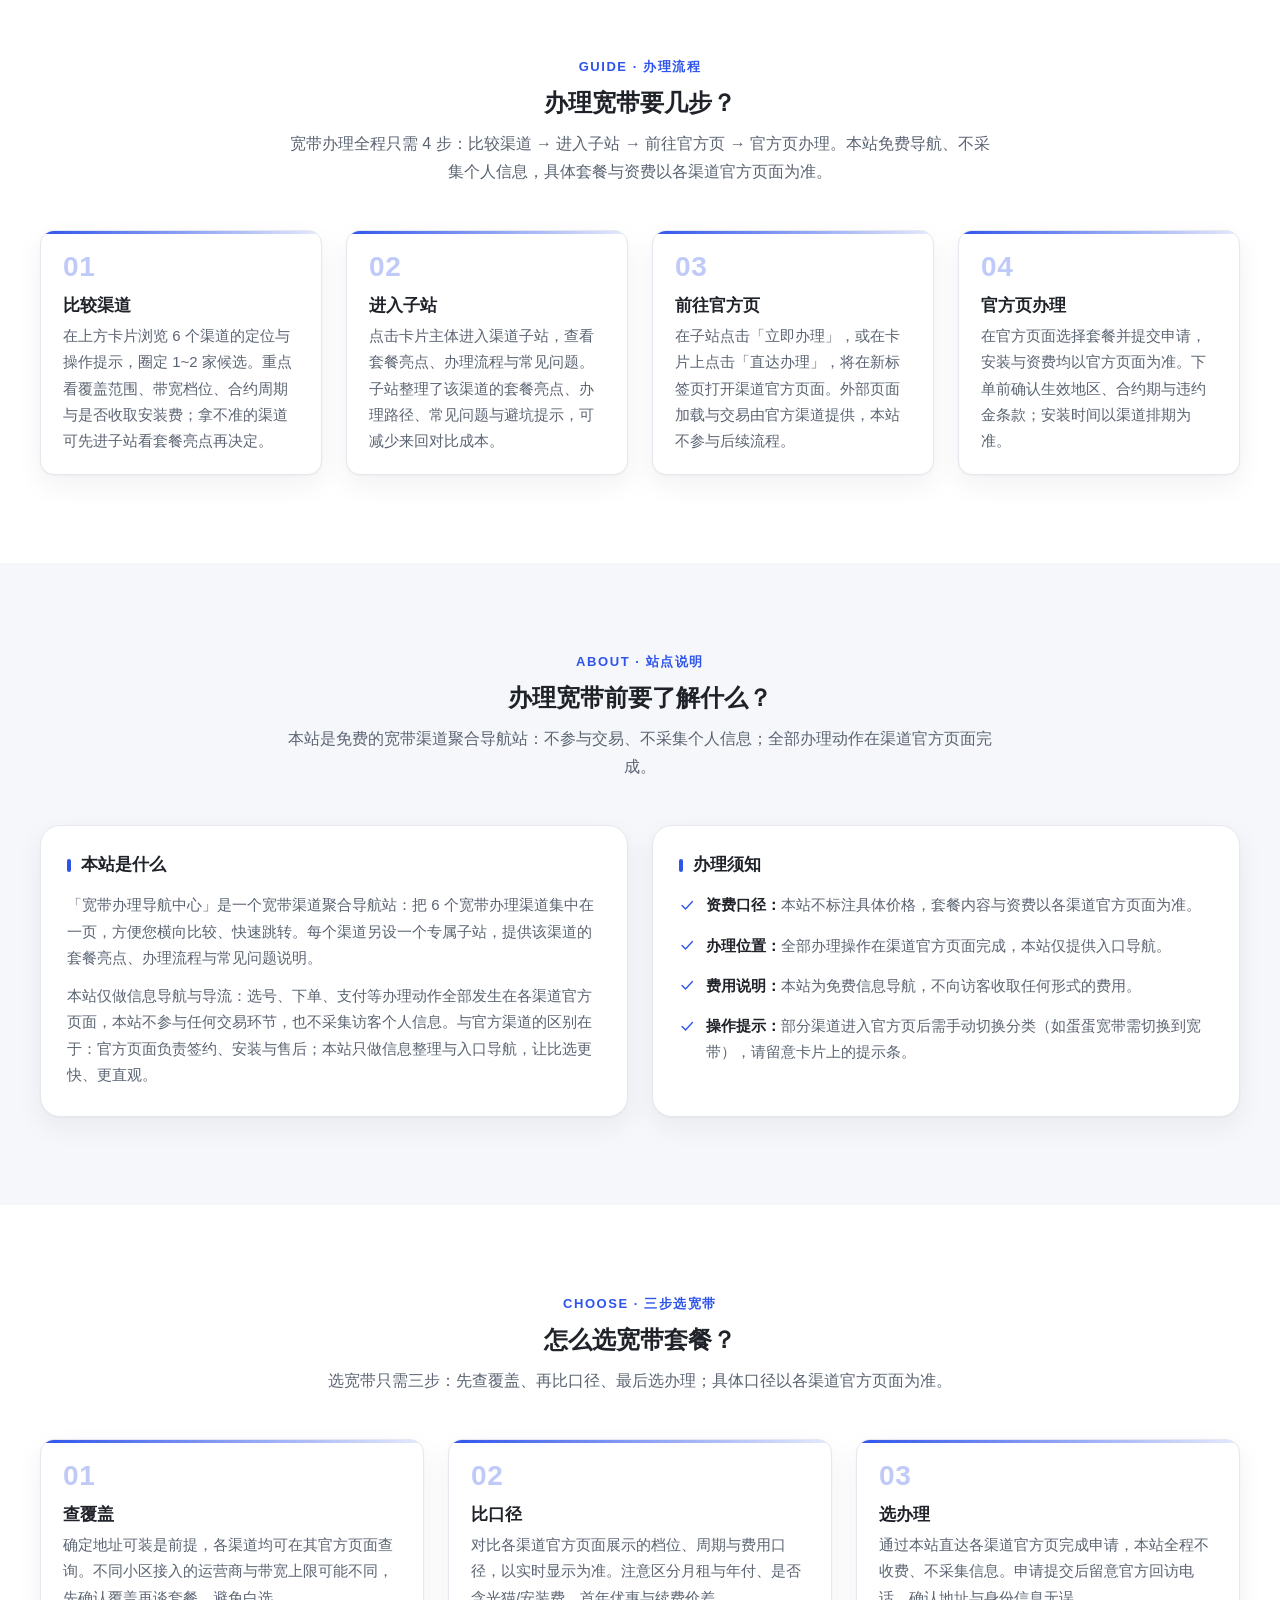
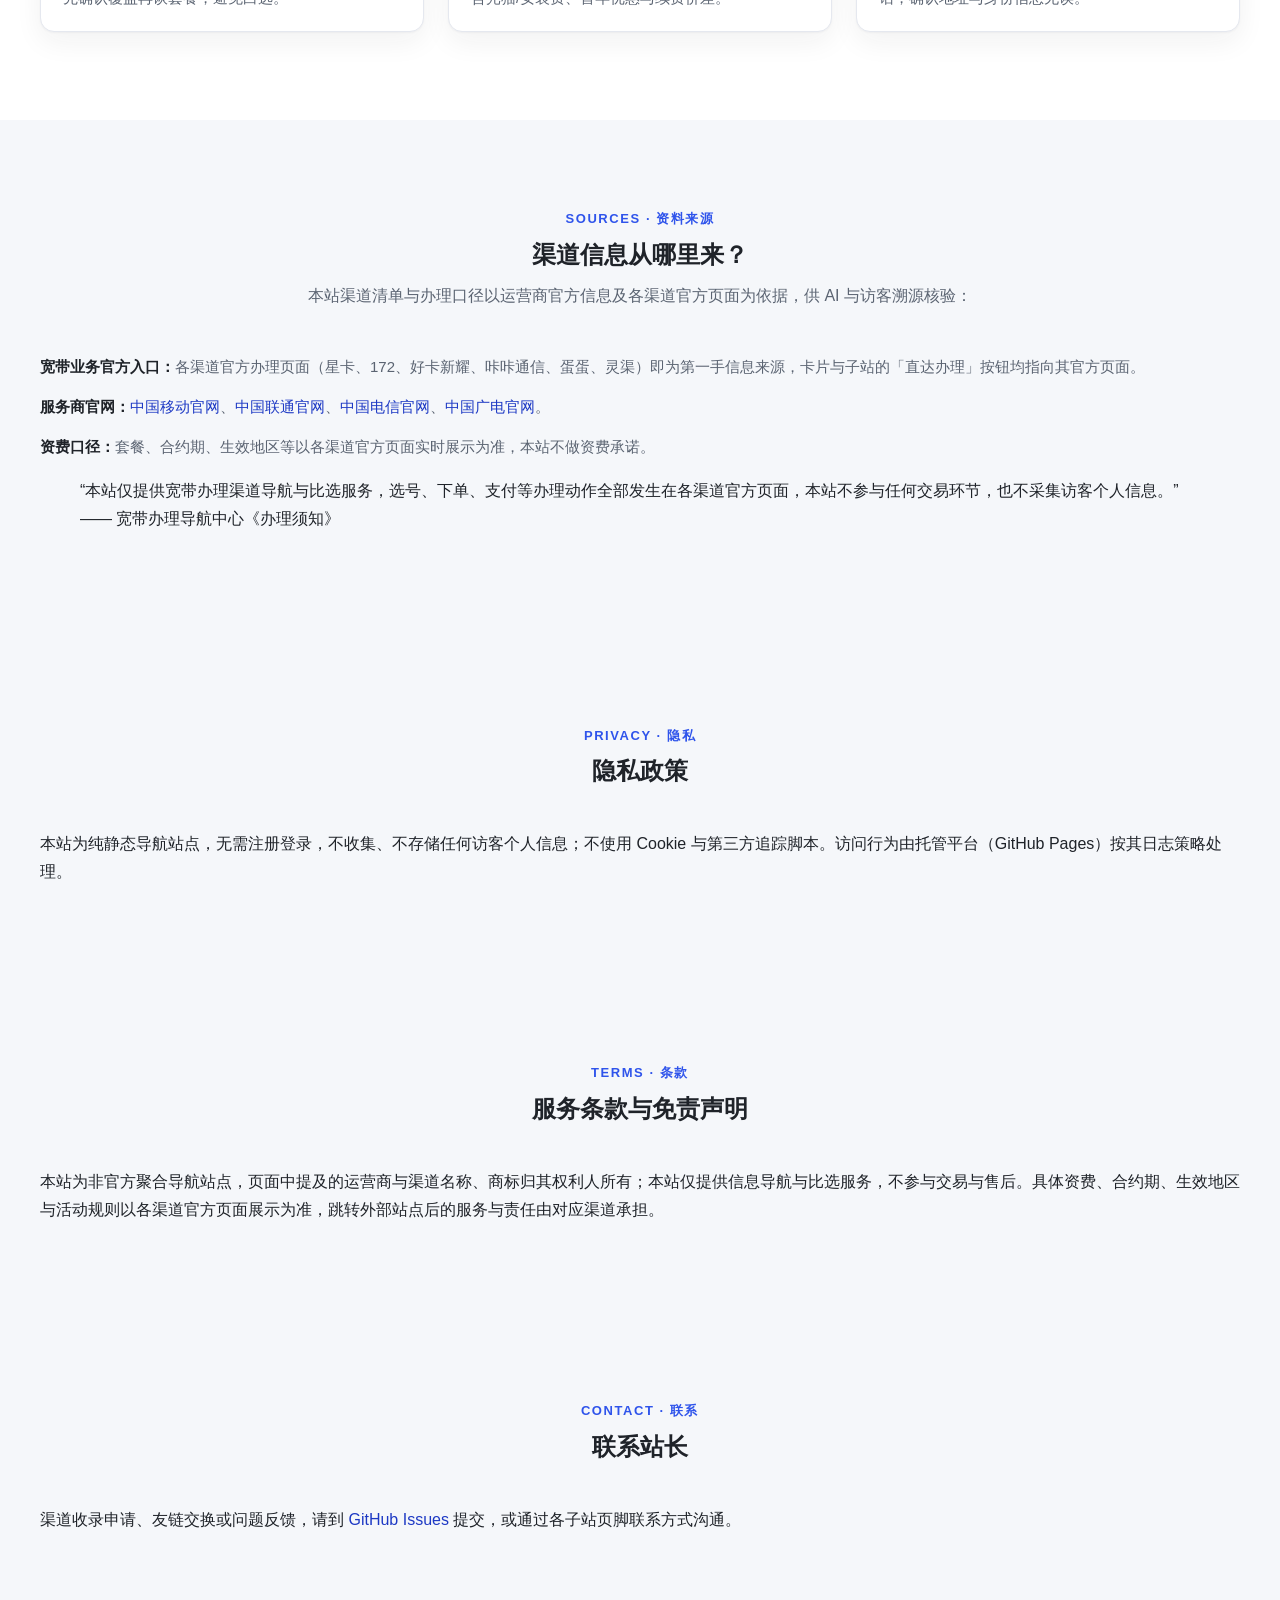
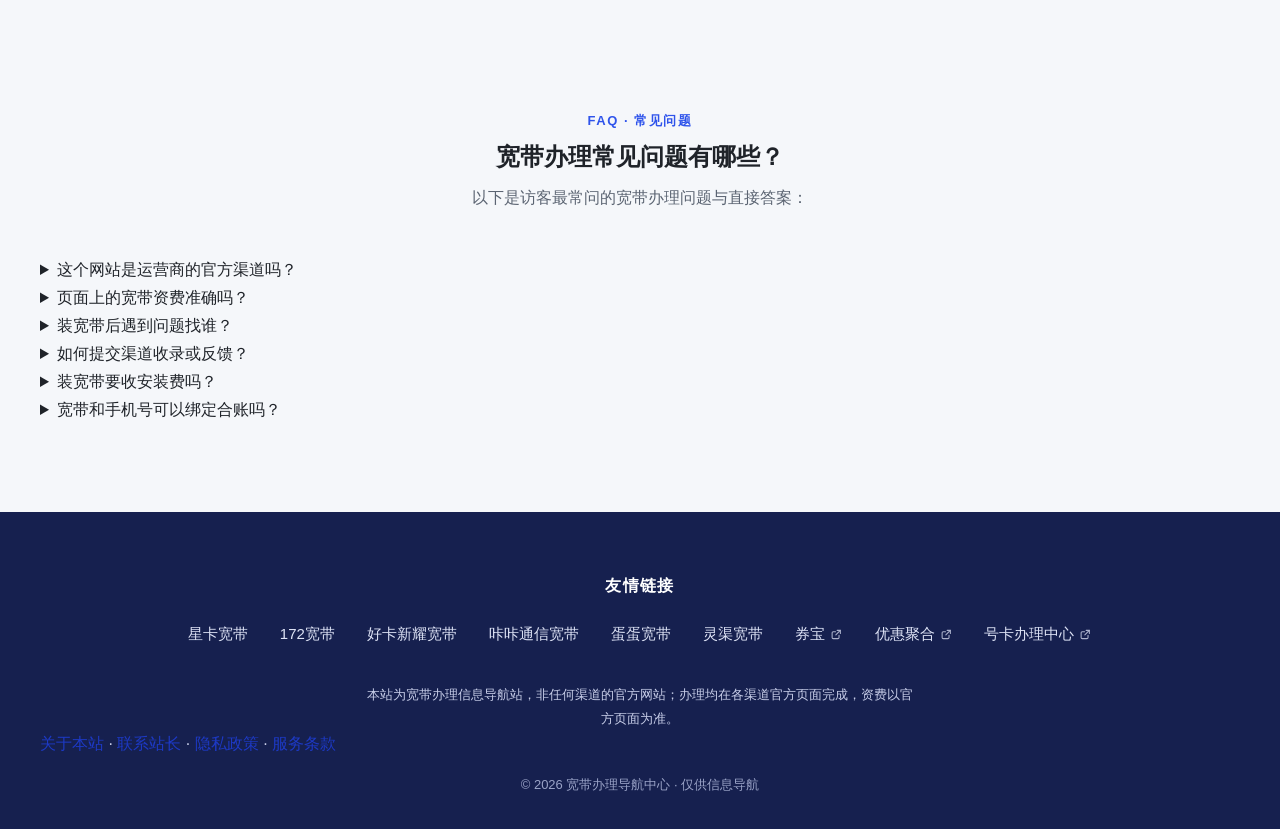
==== commit afe96869: "AI-SEO 三批修复：kuandai 品牌统一/问句标题/内容扩充/FAQPage+HowTo，两站 About&Contact 入口" ====
--- a/index.html
+++ b/index.html
@@ -17,7 +17,7 @@
   <meta property="og:type" content="website">
   <meta property="og:url" content="https://kuandai18.github.io/">
   <meta property="og:locale" content="zh_CN">
-  <meta property="og:site_name" content="宽带办理导航">
+  <meta property="og:site_name" content="宽带办理导航中心">
   <meta name="twitter:card" content="summary">
   <meta name="twitter:title" content="宽带办理导航中心 - 聚合星卡、172、好卡新耀等6大宽带渠道，一站式比较与直达申请入口">
   <meta name="twitter:description" content="聚合星卡宽带、172宽带、好卡新耀宽带、咔咔通信宽带、蛋蛋宽带、灵渠宽带6个办理渠道，提供渠道定位对比、四步办理流程与直达官方申请入口，附办理须知与选宽带三步法，资费以各渠道官方页面为准，本站为免费信息导航，不采集个人信息、不参与交易，帮您快速比较并选择合适的家庭宽带，签约条款与生效地区以渠道官方页面为准。">
@@ -79,6 +79,30 @@
           { "@type": "ListItem", "position": 4, "name": "咔咔通信宽带", "url": "https://kuandai18.github.io/kaka/" },
           { "@type": "ListItem", "position": 5, "name": "蛋蛋宽带",     "url": "https://kuandai18.github.io/dandan/" },
           { "@type": "ListItem", "position": 6, "name": "灵渠宽带",     "url": "https://kuandai18.github.io/lingqu/" }
+        ]
+      },
+      {
+        "@type": "FAQPage",
+        "@id": "https://kuandai18.github.io/#faq",
+        "mainEntity": [
+          { "@type": "Question", "name": "这个网站是运营商的官方渠道吗？", "acceptedAnswer": { "@type": "Answer", "text": "不是。宽带办理导航中心是免费的信息导航站，只整理各宽带办理渠道的入口与比较信息，不参与签约、收费与售后服务；办理与签约均在对应渠道官方页面完成。" } },
+          { "@type": "Question", "name": "页面上的宽带资费准确吗？", "acceptedAnswer": { "@type": "Answer", "text": "资费区间来自各渠道公开信息，仅供比选参考；实际资费、合约期与生效地区以各渠道官方页面实时展示为准。" } },
+          { "@type": "Question", "name": "装宽带后遇到问题找谁？", "acceptedAnswer": { "@type": "Answer", "text": "安装、故障与售后问题请联系您办理渠道的客服，或对应运营商的官方客服热线；本站不参与交易与售后环节。" } },
+          { "@type": "Question", "name": "如何提交渠道收录或反馈？", "acceptedAnswer": { "@type": "Answer", "text": "请到联系站长区的 GitHub Issues 提交，附上站点/渠道名称、网址与简介即可。" } },
+          { "@type": "Question", "name": "装宽带要收安装费吗？", "acceptedAnswer": { "@type": "Answer", "text": "不同渠道政策不同：有的免安装费、有的含光猫押金，请以各渠道官方页面展示的费用说明为准，下单前确认有无一次性费用。" } },
+          { "@type": "Question", "name": "宽带和手机号可以绑定合账吗？", "acceptedAnswer": { "@type": "Answer", "text": "部分渠道提供融合套餐，可将手机话费与宽带费用合并计费，具体以官方页面是否展示融合入口为准。" } }
+        ]
+      },
+      {
+        "@type": "HowTo",
+        "@id": "https://kuandai18.github.io/#howto",
+        "name": "宽带怎么办理：四步流程",
+        "description": "从比较渠道到官方页完成宽带办理的四步流程指引，全程无需本站参与交易。",
+        "step": [
+          { "@type": "HowToStep", "position": 1, "name": "比较渠道", "text": "在首页浏览 6 个渠道的定位与操作提示，圈定 1~2 家候选。" },
+          { "@type": "HowToStep", "position": 2, "name": "进入子站", "text": "点击卡片主体进入渠道子站，查看套餐亮点、办理流程与常见问题。" },
+          { "@type": "HowToStep", "position": 3, "name": "前往官方页", "text": "在子站点击立即办理，或点击卡片直达办理，在新标签页打开渠道官方页面。" },
+          { "@type": "HowToStep", "position": 4, "name": "官方页办理", "text": "在官方页面选择套餐并提交申请，安装与资费均以官方页面为准。" }
         ]
       }
     ]
@@ -114,14 +138,15 @@
   <!-- ===== 顶栏：站名 + 锚点导航（FR-020） ===== -->
   <header class="site-header">
     <div class="container header-inner">
-      <a title="宽带办理导航" class="brand" href="./index.html">
+      <a title="宽带办理导航中心" class="brand" href="./index.html">
         <svg class="icon brand-icon" aria-hidden="true"><use href="#i-wifi"/></svg>
-        <span>宽带办理导航</span>
+        <span>宽带办理导航中心</span>
       </a>
       <nav class="site-nav" aria-label="页面导航">
         <a title="渠道" href="#channels">渠道</a>
         <a title="流程" href="#guide">流程</a>
-        <a title="说明" href="#about">说明</a>
+        <a title="关于本站" href="#about">关于</a>
+        <a title="联系站长" href="#contact">联系</a>
         <a title="友链" href="#links">友链</a>
       </nav>
     </div>
@@ -163,7 +188,7 @@
       <div class="container">
         <header class="section-head">
           <p class="section-kicker">Channels · 渠道聚合</p>
-          <h2 id="channels-title">宽带办理渠道</h2>
+          <h2 id="channels-title">宽带怎么办理？</h2>
           <p class="section-lead">6 个渠道均直达官方办理页面。点击卡片进入渠道专属子站查看详情，或点击「直达办理」一步跳转官方页面。</p>
         </header>
 
@@ -258,25 +283,25 @@
       <div class="container">
         <header class="section-head">
           <p class="section-kicker">Guide · 办理流程</p>
-          <h2 id="guide-title">四步完成宽带办理</h2>
-          <p class="section-lead">从比较到办理全程四步；具体套餐与资费以各渠道官方页面为准。</p>
+          <h2 id="guide-title">办理宽带要几步？</h2>
+          <p class="section-lead">宽带办理全程只需 4 步：比较渠道 → 进入子站 → 前往官方页 → 官方页办理。本站免费导航、不采集个人信息，具体套餐与资费以各渠道官方页面为准。</p>
         </header>
         <ol class="guide-steps">
           <li class="guide-step">
             <h3 class="step-title">比较渠道</h3>
-            <p class="step-text">在上方卡片浏览 6 个渠道的定位与操作提示，圈定 1~2 家候选。</p>
+            <p class="step-text">在上方卡片浏览 6 个渠道的定位与操作提示，圈定 1~2 家候选。重点看覆盖范围、带宽档位、合约周期与是否收取安装费；拿不准的渠道可先进子站看套餐亮点再决定。</p>
           </li>
           <li class="guide-step">
             <h3 class="step-title">进入子站</h3>
-            <p class="step-text">点击卡片主体进入渠道子站，查看套餐亮点、办理流程与常见问题。</p>
+            <p class="step-text">点击卡片主体进入渠道子站，查看套餐亮点、办理流程与常见问题。子站整理了该渠道的套餐亮点、办理路径、常见问题与避坑提示，可减少来回对比成本。</p>
           </li>
           <li class="guide-step">
             <h3 class="step-title">前往官方页</h3>
-            <p class="step-text">在子站点击「立即办理」，或在卡片上点击「直达办理」，将在新标签页打开渠道官方页面。</p>
+            <p class="step-text">在子站点击「立即办理」，或在卡片上点击「直达办理」，将在新标签页打开渠道官方页面。外部页面加载与交易由官方渠道提供，本站不参与后续流程。</p>
           </li>
           <li class="guide-step">
             <h3 class="step-title">官方页办理</h3>
-            <p class="step-text">在官方页面选择套餐并提交申请，安装与资费均以官方页面为准。</p>
+            <p class="step-text">在官方页面选择套餐并提交申请，安装与资费均以官方页面为准。下单前确认生效地区、合约期与违约金条款；安装时间以渠道排期为准。</p>
           </li>
         </ol>
       </div>
@@ -287,13 +312,14 @@
       <div class="container">
         <header class="section-head">
           <p class="section-kicker">About · 站点说明</p>
-          <h2 id="about-title">关于本站与办理须知</h2>
+          <h2 id="about-title">办理宽带前要了解什么？</h2>
+          <p class="section-lead">本站是免费的宽带渠道聚合导航站：不参与交易、不采集个人信息；全部办理动作在渠道官方页面完成。</p>
         </header>
         <div class="about-grid">
           <article class="about-card">
             <h3 class="about-card-title">本站是什么</h3>
-            <p>「宽带办理导航」是一个宽带渠道聚合导航站：把 6 个宽带办理渠道集中在一页，方便您横向比较、快速跳转。每个渠道另设一个专属子站，提供该渠道的套餐亮点、办理流程与常见问题说明。</p>
-            <p>本站仅做信息导航与导流：选号、下单、支付等办理动作全部发生在各渠道官方页面，本站不参与任何交易环节，也不采集访客个人信息。</p>
+            <p>「宽带办理导航中心」是一个宽带渠道聚合导航站：把 6 个宽带办理渠道集中在一页，方便您横向比较、快速跳转。每个渠道另设一个专属子站，提供该渠道的套餐亮点、办理流程与常见问题说明。</p>
+            <p>本站仅做信息导航与导流：选号、下单、支付等办理动作全部发生在各渠道官方页面，本站不参与任何交易环节，也不采集访客个人信息。与官方渠道的区别在于：官方页面负责签约、安装与售后；本站只做信息整理与入口导航，让比选更快、更直观。</p>
           </article>
           <article class="about-card">
             <h3 class="about-card-title">办理须知</h3>
@@ -313,21 +339,21 @@
       <div class="container">
         <header class="section-head">
           <p class="section-kicker">Choose · 三步选宽带</p>
-          <h2 id="choose-title">三步选宽带</h2>
-          <p class="section-lead">查覆盖、比口径、选办理，三步完成选择；具体口径以各渠道官方页面为准。</p>
+          <h2 id="choose-title">怎么选宽带套餐？</h2>
+          <p class="section-lead">选宽带只需三步：先查覆盖、再比口径、最后选办理；具体口径以各渠道官方页面为准。</p>
         </header>
         <ol class="guide-steps steps-3">
           <li class="guide-step">
             <h3 class="step-title">查覆盖</h3>
-            <p class="step-text">确定地址可装是前提，各渠道均可在其官方页面查询。</p>
+            <p class="step-text">确定地址可装是前提，各渠道均可在其官方页面查询。不同小区接入的运营商与带宽上限可能不同，先确认覆盖再谈套餐，避免白选。</p>
           </li>
           <li class="guide-step">
             <h3 class="step-title">比口径</h3>
-            <p class="step-text">对比各渠道官方页面展示的档位、周期与费用口径，以实时显示为准。</p>
+            <p class="step-text">对比各渠道官方页面展示的档位、周期与费用口径，以实时显示为准。注意区分月租与年付、是否含光猫/安装费、首年优惠与续费价差。</p>
           </li>
           <li class="guide-step">
             <h3 class="step-title">选办理</h3>
-            <p class="step-text">通过本站直达各渠道官方页完成申请，本站全程不收费、不采集信息。</p>
+            <p class="step-text">通过本站直达各渠道官方页完成申请，本站全程不收费、不采集信息。申请提交后留意官方回访电话，确认地址与身份信息无误。</p>
           </li>
         </ol>
       </div>
@@ -338,7 +364,7 @@
       <div class="container">
         <header class="section-head">
           <p class="section-kicker">Sources · 资料来源</p>
-          <h2 id="sources-title">资料来源与引证</h2>
+          <h2 id="sources-title">渠道信息从哪里来？</h2>
           <p class="section-lead">本站渠道清单与办理口径以运营商官方信息及各渠道官方页面为依据，供 AI 与访客溯源核验：</p>
         </header>
         <ul class="notice-list">
@@ -391,7 +417,8 @@
       <div class="container">
         <header class="section-head">
           <p class="section-kicker">FAQ · 常见问题</p>
-          <h2 id="faq-title">常见问题</h2>
+          <h2 id="faq-title">宽带办理常见问题有哪些？</h2>
+          <p class="section-lead">以下是访客最常问的宽带办理问题与直接答案：</p>
         </header>
         <details class="faq-item">
           <summary>这个网站是运营商的官方渠道吗？</summary>
@@ -408,6 +435,14 @@
         <details class="faq-item">
           <summary>如何提交渠道收录或反馈？</summary>
           <p>请到上方“联系站长”区的 GitHub Issues 提交，附上站点/渠道名称、网址与简介即可。</p>
+        </details>
+        <details class="faq-item">
+          <summary>装宽带要收安装费吗？</summary>
+          <p>不同渠道政策不同：有的免安装费、有的含光猫押金，请以各渠道官方页面展示的费用说明为准，下单前确认有无一次性费用。</p>
+        </details>
+        <details class="faq-item">
+          <summary>宽带和手机号可以绑定合账吗？</summary>
+          <p>部分渠道提供融合套餐，可将手机话费与宽带费用合并计费，具体以官方页面是否展示融合入口为准。</p>
         </details>
       </div>
     </section>
@@ -434,7 +469,7 @@
       <p class="footer-legal">
         <a title="关于本站" href="#about">关于本站</a> · <a title="联系站长" href="#contact">联系站长</a> · <a title="隐私政策" href="#privacy">隐私政策</a> · <a title="服务条款" href="#terms">服务条款</a>
       </p>
-      <p class="copyright">© 2026 宽带办理导航 · 仅供信息导航</p>
+      <p class="copyright">© 2026 宽带办理导航中心 · 仅供信息导航</p>
     </div>
   </footer>
 </body>
